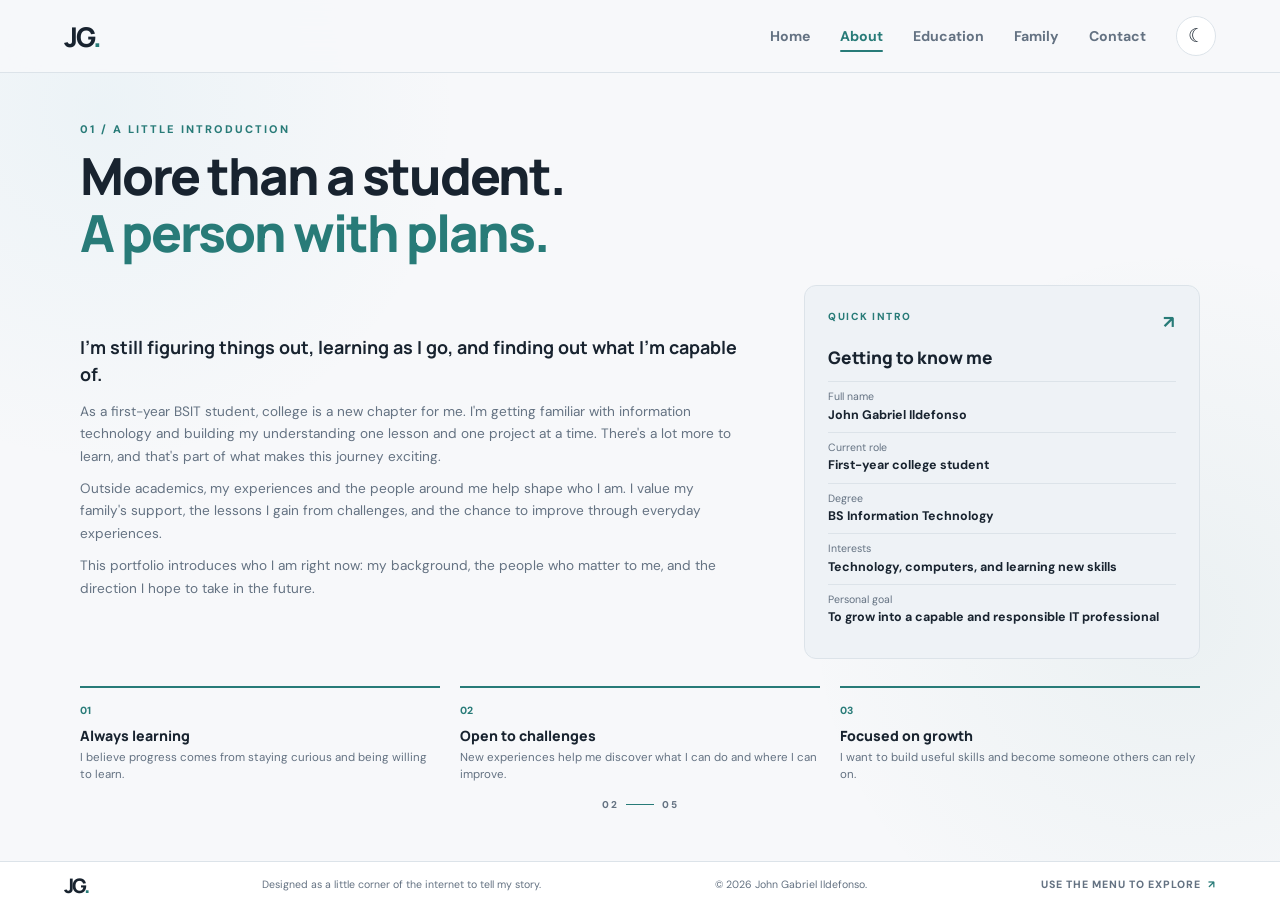
==== about.html @ 0081ebc7 "Add files via upload" ====
<!DOCTYPE html>
<html lang="en">
<head>
  <meta charset="UTF-8">
  <meta name="viewport" content="width=device-width, initial-scale=1.0">
  <meta name="description" content="Learn more about John Gabriel Ildefonso.">
  <title>John Gabriel Ildefonso | About Me</title>
  <link rel="preconnect" href="https://fonts.googleapis.com">
  <link rel="preconnect" href="https://fonts.gstatic.com" crossorigin>
  <link href="https://fonts.googleapis.com/css2?family=DM+Sans:wght@400;500;600;700&family=Manrope:wght@400;500;600;700;800&display=swap" rel="stylesheet">
  <link rel="stylesheet" href="css/style.css">
  <script src="js/script.js" defer></script>
</head>
<body data-page="about">
  <div class="site-shell">
    <header class="site-header"><nav class="navbar" aria-label="Main navigation">
      <a class="logo" href="index.html" data-nav>JG<span>.</span></a>
      <button class="menu-toggle pressable" id="menuToggle" type="button" aria-label="Open navigation" aria-expanded="false">☰</button>
      <ul class="nav-links" id="navLinks">
        <li><a href="index.html" data-page-link="home" data-nav>Home</a></li><li><a href="about.html" data-page-link="about" data-nav aria-current="page">About</a></li><li><a href="education.html" data-page-link="education" data-nav>Education</a></li><li><a href="family.html" data-page-link="family" data-nav>Family</a></li><li><a href="contact.html" data-page-link="contact" data-nav>Contact</a></li>
        <li><button id="themeToggle" class="theme-toggle pressable" type="button" aria-label="Switch to dark mode" title="Switch theme">☾</button></li>
      </ul>
    </nav></header>

    <main class="page-main">
      <section class="page-content inner-page about-page">
        <div class="page-title"><p class="eyebrow">01 / A LITTLE INTRODUCTION</p><h1>More than a student.<br><span>A person with plans.</span></h1></div>
        <div class="about-layout">
          <article class="about-story">
            <p class="lead">I'm still figuring things out, learning as I go, and finding out what I'm capable of.</p>
            <p>As a first-year BSIT student, college is a new chapter for me. I'm getting familiar with information technology and building my understanding one lesson and one project at a time. There's a lot more to learn, and that's part of what makes this journey exciting.</p>
            <p>Outside academics, my experiences and the people around me help shape who I am. I value my family's support, the lessons I gain from challenges, and the chance to improve through everyday experiences.</p>
            <p>This portfolio introduces who I am right now: my background, the people who matter to me, and the direction I hope to take in the future.</p>
          </article>
          <aside class="profile-panel tilt-card">
            <div class="panel-top"><span>QUICK INTRO</span><span class="panel-icon">↗</span></div>
            <h2>Getting to know me</h2>
            <dl class="info-list">
              <div><dt>Full name</dt><dd>John Gabriel Ildefonso</dd></div>
              <div><dt>Current role</dt><dd>First-year college student</dd></div>
              <div><dt>Degree</dt><dd>BS Information Technology</dd></div>
              <div><dt>Interests</dt><dd>Technology, computers, and learning new skills</dd></div>
              <div><dt>Personal goal</dt><dd>To grow into a capable and responsible IT professional</dd></div>
            </dl>
          </aside>
        </div>
        <div class="qualities">
          <div class="quality-card tilt-card"><span>01</span><strong>Always learning</strong><p>I believe progress comes from staying curious and being willing to learn.</p></div>
          <div class="quality-card tilt-card"><span>02</span><strong>Open to challenges</strong><p>New experiences help me discover what I can do and where I can improve.</p></div>
          <div class="quality-card tilt-card"><span>03</span><strong>Focused on growth</strong><p>I want to build useful skills and become someone others can rely on.</p></div>
        </div>
        <div class="page-indicator">02 <span></span> 05</div>
      </section>
    </main>

    <footer class="site-footer"><a class="footer-logo" href="index.html" data-nav>JG<span>.</span></a><p>Designed as a little corner of the internet to tell my story.</p><small>© <span class="current-year"></span> John Gabriel Ildefonso.</small><span class="footer-hint">USE THE MENU TO EXPLORE <b>↗</b></span></footer>
  </div>
</body>
</html>
---- css/style.css ----
/* JOHN GABRIEL — MULTIPAGE PORTFOLIO */
:root {
  --bg: #f7f8fa;
  --surface: #ffffff;
  --surface-soft: #eef2f6;
  --text: #18232f;
  --muted: #647282;
  --accent: #287b78;
  --accent-dark: #1c5e5b;
  --line: #dce3e9;
  --header: rgba(247, 248, 250, .92);
  --shadow: 0 22px 60px rgba(24, 35, 47, .10);
}
* { box-sizing: border-box; margin: 0; padding: 0; }
html, body { width: 100%; height: 100%; overflow: hidden; }
body { font-family: "DM Sans", sans-serif; background: var(--bg); color: var(--text); line-height: 1.55; transition: background .3s, color .3s; }
body.dark-theme { --bg:#111a20; --surface:#19252d; --surface-soft:#202f38; --text:#edf3f4; --muted:#a7b6bd; --accent:#75c5bd; --accent-dark:#9ad9d2; --line:#30414a; --header:rgba(17,26,32,.94); --shadow:0 22px 60px rgba(0,0,0,.24); }
a { color: inherit; }
button { font: inherit; }
.site-shell { width: 100%; height: 100%; min-height: 0; display: flex; flex-direction: column; overflow: hidden; background-image: radial-gradient(circle at 8% 12%,rgba(106,183,207,.08),transparent 25%),radial-gradient(circle at 92% 68%,rgba(40,123,120,.06),transparent 28%); }
.site-header { flex: 0 0 auto; position: relative; z-index: 20; background: var(--header); backdrop-filter: blur(18px); border-bottom: 1px solid var(--line); }
.navbar { width: min(1160px, 90%); min-height: 72px; margin: auto; display: flex; align-items: center; justify-content: space-between; }
.logo, .footer-logo { font: 800 1.7rem "Manrope",sans-serif; text-decoration: none; letter-spacing: -2px; }
.logo span, .footer-logo span { color: var(--accent); }
.nav-links { display: flex; align-items: center; gap: 30px; list-style: none; }
.nav-links a { position: relative; padding: 9px 0; color: var(--muted); font-size: .88rem; font-weight: 700; text-decoration: none; transition: color .2s; }
.nav-links a:hover, .nav-links a[aria-current="page"] { color: var(--accent); }
.nav-links a::after { content:""; position:absolute; left:0; bottom:2px; width:0; height:2px; border-radius:10px; background:var(--accent); transition:width .25s; }
.nav-links a:hover::after, .nav-links a[aria-current="page"]::after { width:100%; }
.theme-toggle, .menu-toggle { width: 40px; height: 40px; border: 1px solid var(--line); border-radius: 50%; color: var(--text); background: var(--surface); cursor: pointer; font-size: 1.2rem; transition: transform .2s,border-color .2s; }
.theme-toggle:hover { transform: rotate(18deg); border-color: var(--accent); }
.menu-toggle { display: none; border-radius: 10px; }
.page-main { flex: 1 1 auto; min-height: 0; overflow: hidden; display: flex; align-items: center; justify-content: center; padding: clamp(12px,2.4vh,26px) 5%; }
.page-content { width: min(1120px,100%); max-height: 100%; position: relative; animation: pageEnter .55s cubic-bezier(.2,.75,.25,1) both; }
@keyframes pageEnter { from { opacity:0; transform:translateY(15px) scale(.99); } to { opacity:1; transform:translateY(0) scale(1); } }
.page-leaving .page-content { animation: pageExit .18s ease forwards; }
@keyframes pageExit { to { opacity:0; transform:translateY(-8px) scale(.99); } }
/* HOME */
.home-main { background: radial-gradient(circle at 82% 35%,rgba(40,123,120,.12),transparent 28%),transparent; }
.hero-page { display: flex; flex-direction: column; justify-content: center; }
.hero-grid { display: grid; grid-template-columns: 1.08fr .92fr; align-items: center; gap: clamp(20px,5vw,65px); }
.eyebrow { color: var(--accent); font-size: .69rem; font-weight: 800; letter-spacing: 2px; }
.status-dot,.tag-dot { display:inline-block; width:8px; height:8px; border-radius:50%; background:var(--accent); margin-right:8px; box-shadow:0 0 0 4px rgba(40,123,120,.12); }
.hero h1 { font: 800 clamp(2.5rem,5vw,4.8rem)/1.08 "Manrope",sans-serif; letter-spacing: -3px; margin: 18px 0 12px; }
#typing-name { color: var(--accent); }
.typing-cursor { color: var(--accent); animation: blink .8s steps(2) infinite; font-weight:400; }
@keyframes blink { 50% { opacity:0; } }
.hero h2 { font: 700 clamp(1.05rem,1.8vw,1.35rem) "Manrope",sans-serif; color:var(--muted); margin-bottom:16px; }
.hero-description { color:var(--muted); max-width:590px; font-size:.94rem; line-height:1.75; }
.hero-actions { display:flex; flex-wrap:wrap; gap:12px; margin-top:25px; }
.button { position:relative; overflow:hidden; min-height:46px; display:inline-flex; align-items:center; justify-content:center; gap:18px; padding:0 20px; border-radius:7px; text-decoration:none; font-weight:800; font-size:.85rem; transition:transform .2s,background .2s,border-color .2s; box-shadow:0 7px 0 rgba(17,54,60,.05); }
.button:hover { transform:translateY(-3px); }
.button:active,.theme-toggle:active,.menu-toggle:active { transform:translateY(2px) scale(.97); }
.button-primary { background:var(--accent); color:#fff; box-shadow:0 9px 22px rgba(40,123,120,.2); }
.button-primary:hover { background:var(--accent-dark); box-shadow:0 13px 28px rgba(40,123,120,.25); }
.button-outline { border:1px solid var(--line); color:var(--text); background:var(--surface); }
.button-outline:hover { border-color:var(--accent); }
.hero-note { display:flex; align-items:center; gap:12px; margin-top:32px; color:var(--muted); font-size:.78rem; }
.note-line { width:32px; height:1px; background:var(--accent); }
.hero-visual { position:relative; min-height: min(445px,58vh); display:grid; place-items:center; perspective:1000px; }
.photo-frame { width:min(310px,75%); padding:12px; background:var(--surface); border:1px solid var(--line); border-radius:160px 160px 17px 17px; box-shadow:var(--shadow); position:relative; z-index:2; transform:rotate(2deg); transition:box-shadow .35s,border-color .35s; }
.photo-frame:hover { box-shadow:0 38px 75px rgba(20,65,75,.2),0 0 0 1px rgba(40,123,120,.18); }
.photo-placeholder { height:clamp(235px,37vh,345px); border-radius:150px 150px 10px 10px; overflow:hidden; background:linear-gradient(145deg,#d9e7e5,#a9c9c5); position:relative; display:grid; place-items:center; }
.photo-placeholder img { width:100%; height:100%; object-fit:cover; object-position:center top; position:absolute; inset:0; cursor:pointer; transition:filter .3s; }
.placeholder-initials { font:800 5rem "Manrope",sans-serif; color:rgba(28,94,91,.55); }
.photo-caption { display:flex; align-items:center; gap:12px; padding:14px 8px 6px; }
.caption-mark { color:var(--accent); font-size:1.5rem; }
.photo-caption strong,.photo-caption small { display:block; }
.photo-caption strong { font-size:.82rem; }
.photo-caption small { color:var(--muted); font-size:.68rem; }
.orbit { position:absolute; border:1px solid rgba(40,123,120,.25); border-radius:50%; pointer-events:none; }
.orbit-one { width:min(390px,42vw); height:min(390px,42vw); animation:orbitPulse 6s ease-in-out infinite; }
.orbit-two { width:min(455px,48vw); height:min(455px,48vw); border-style:dashed; opacity:.55; animation:orbitSpin 38s linear infinite; }
@keyframes orbitPulse { 0%,100%{transform:scale(1);opacity:.7} 50%{transform:scale(1.035);opacity:1} }
@keyframes orbitSpin { to{transform:rotate(360deg)} }
.floating-tag { position:absolute; z-index:3; padding:10px 14px; border:1px solid var(--line); border-radius:8px; background:var(--surface); box-shadow:var(--shadow); font-size:.73rem; font-weight:800; animation:tagFloat 4.5s ease-in-out infinite; }
.tag-top { top:12%; right:0; transform:rotate(4deg); }.tag-top span{color:var(--accent);margin-left:8px}.tag-bottom{bottom:14%;left:0;transform:rotate(-3deg);animation-delay:-2.2s}.tag-bottom .tag-dot{width:7px;height:7px;margin-right:6px}
@keyframes tagFloat { 0%,100%{translate:0 0} 50%{translate:0 -9px} }
.page-indicator { display:flex; justify-content:center; align-items:center; gap:8px; margin-top:14px; color:var(--muted); font-size:.62rem; font-weight:800; letter-spacing:1.5px; }
.page-indicator span { width:28px; height:1px; background:var(--accent); }
/* INNER PAGE HEADINGS */
.inner-page { display:flex; flex-direction:column; justify-content:center; }
.page-title { margin-bottom:clamp(15px,2.6vh,28px); }
.page-title h1 { font:800 clamp(2rem,4vw,3.35rem)/1.12 "Manrope",sans-serif; letter-spacing:-2px; margin-top:9px; }
.page-title h1 span { color:var(--accent); }
.centered { text-align:center; }
.section-subtitle { max-width:620px; margin:9px auto 0; color:var(--muted); font-size:.9rem; }
/* ABOUT */
.about-layout { display:grid; grid-template-columns:1.25fr .75fr; gap:clamp(20px,5vw,65px); align-items:center; }
.about-story p { color:var(--muted); margin-bottom:10px; font-size:.85rem; line-height:1.65; }
.about-story .lead { color:var(--text); font:700 1.12rem/1.5 "Manrope",sans-serif; margin-bottom:13px; }
.profile-panel { background:var(--surface-soft); border:1px solid var(--line); border-radius:12px; padding:clamp(15px,2vw,23px); }
.panel-top { display:flex; justify-content:space-between; color:var(--accent); font-size:.64rem; font-weight:800; letter-spacing:1.5px; }
.panel-icon { font-size:1.1rem; }
.profile-panel h2 { font:800 1.08rem "Manrope",sans-serif; margin:10px 0 12px; }
.info-list div { padding:7px 0; border-top:1px solid var(--line); }
.info-list dt { color:var(--muted); font-size:.66rem; }
.info-list dd { font-size:.78rem; font-weight:700; overflow-wrap:anywhere; }
.qualities { display:grid; grid-template-columns:repeat(3,1fr); gap:20px; margin-top:clamp(16px,3vh,32px); }
.quality-card { border-top:2px solid var(--accent); padding-top:9px; }
.quality-card span { color:var(--accent); font-size:.65rem; font-weight:800; }
.quality-card strong { display:block; margin:4px 0; font:800 .88rem "Manrope",sans-serif; }
.quality-card p { color:var(--muted); font-size:.72rem; line-height:1.5; }
/* EDUCATION */
.education-page .page-title { margin-bottom:clamp(13px,2.2vh,22px); }
.education-grid { display:grid; grid-template-columns:repeat(2,minmax(0,1fr)); gap:13px; }
.timeline-card { min-width:0; padding:clamp(13px,1.7vw,20px); background:var(--surface); border:1px solid var(--line); border-radius:10px; transition:border-color .25s,box-shadow .25s; }
.timeline-card:hover { border-color:var(--accent); box-shadow:var(--shadow); }
.timeline-card.current { border-color:var(--accent); box-shadow:0 10px 35px rgba(40,123,120,.08); }
.timeline-card-top { display:flex; align-items:center; justify-content:space-between; margin-bottom:7px; }
.timeline-marker { width:31px; height:31px; border:1px solid var(--line); background:var(--surface-soft); color:var(--accent); border-radius:50%; display:grid; place-items:center; font-size:.68rem; font-weight:800; }
.timeline-label,.family-role { color:var(--accent); font-size:.61rem; letter-spacing:1.3px; font-weight:800; }
.timeline-card h2 { font:800 .97rem/1.3 "Manrope",sans-serif; margin-bottom:6px; }
.timeline-card p { color:var(--muted); font-size:.74rem; line-height:1.5; min-height:2.9em; margin-bottom:9px; }
.school-detail { display:flex; justify-content:space-between; gap:10px; padding-top:6px; margin-top:6px; border-top:1px solid var(--line); font-size:.69rem; }
.school-detail span { color:var(--muted); flex-shrink:0; }.school-detail strong { text-align:right; }
/* FAMILY */
.family-page .page-title { margin-bottom:clamp(14px,2.4vh,25px); }
.family-grid { display:grid; grid-template-columns:repeat(3,minmax(0,1fr)); gap:17px; }
.family-card { min-width:0; background:var(--surface); border:1px solid var(--line); border-radius:11px; overflow:hidden; box-shadow:0 8px 24px rgba(25,60,70,.045); transition:box-shadow .25s,border-color .25s; }
.family-card:hover { box-shadow:var(--shadow); border-color:rgba(40,123,120,.45); }
.family-image { height:clamp(125px,22vh,205px); background:linear-gradient(145deg,#dce9e7,#a9c9c5); position:relative; display:grid; place-items:center; overflow:hidden; }
.family-image img { width:100%; height:100%; object-fit:cover; position:absolute; inset:0; transition:transform .45s,filter .4s; cursor:pointer; }
.family-card:hover .family-image img { transform:scale(1.06); filter:saturate(1.08); }
.family-image span { color:rgba(28,94,91,.55); font:800 3rem "Manrope",sans-serif; }
.family-card-copy { padding:clamp(12px,1.5vw,18px); }
.family-card-copy h2 { font:800 .98rem/1.3 "Manrope",sans-serif; margin:5px 0 7px; }
.family-card-copy p { color:var(--muted); font-size:.73rem; line-height:1.55; }
.family-note,.contact-reminder { text-align:center; color:var(--muted); font-size:.7rem; font-style:italic; margin-top:12px; }
/* CONTACT */
.contact-page .page-title { margin-bottom:clamp(20px,4vh,42px); }
.contact-grid { width:min(850px,100%); margin:0 auto; display:grid; grid-template-columns:repeat(3,minmax(0,1fr)); gap:14px; }
.contact-card { min-width:0; position:relative; overflow:hidden; display:flex; align-items:center; gap:12px; padding:clamp(13px,1.5vw,20px); background:var(--surface); border:1px solid var(--line); border-radius:10px; text-decoration:none; box-shadow:0 5px 18px rgba(20,50,60,.035); transition:border-color .2s,box-shadow .2s; }
.contact-card:hover { border-color:var(--accent); box-shadow:var(--shadow); }
.contact-symbol { flex:0 0 39px; width:39px; height:39px; display:grid; place-items:center; border-radius:9px; background:var(--surface-soft); color:var(--accent); font-size:1.1rem; font-weight:800; transition:transform .3s,background .3s; }
.contact-card:hover .contact-symbol { transform:rotate(-8deg) scale(1.08); background:rgba(40,123,120,.13); }
.contact-text { min-width:0; flex:1; }
.contact-text small,.contact-text strong,.contact-text em { display:block; overflow-wrap:anywhere; }
.contact-text small { color:var(--muted); font-size:.59rem; letter-spacing:1.2px; font-weight:800; }
.contact-text strong { font-size:.78rem; }
.contact-text em { color:var(--muted); font-size:.65rem; font-style:normal; }
.contact-card>b { color:var(--accent); }
/* FOOTER & INTERACTIONS */
.site-footer { flex:0 0 auto; min-height:48px; padding:8px 5%; border-top:1px solid var(--line); display:flex; align-items:center; justify-content:space-between; gap:15px; background:var(--surface); }
.footer-logo { font-size:1.25rem; }.site-footer p,.site-footer small,.footer-hint { color:var(--muted); font-size:.66rem; }.footer-hint { font-weight:800; letter-spacing:1px; }.footer-hint b { color:var(--accent); margin-left:4px; }
.pressable,.button,.contact-card { position:relative; }
.ripple { position:absolute; z-index:5; border-radius:50%; pointer-events:none; background:rgba(255,255,255,.4); transform:scale(0); animation:rippleOut .6s ease-out forwards; }
@keyframes rippleOut { to { transform:scale(4); opacity:0; } }
.photo-clicked { animation:photoClick .55s ease; }
@keyframes photoClick { 0%,100%{transform:scale(1);filter:brightness(1)} 45%{transform:scale(1.09);filter:brightness(1.13)} }
.tilt-card { transform-style:preserve-3d; will-change:transform; }
/* COMPACT VIEWPORTS */
@media (max-width: 900px) {
  .navbar { width:92%; }.nav-links { gap:18px; }.page-main { padding-left:4%; padding-right:4%; }
  .hero-grid { gap:18px; }.hero-visual { min-height:390px; }
  .about-layout { gap:22px; }.family-grid { gap:11px; }.family-card-copy p { font-size:.69rem; }
  .contact-grid { gap:9px; }
}
@media (max-width: 650px) {
  .navbar { min-height:60px; width:90%; }.menu-toggle { display:block; }
  .nav-links { display:none; position:absolute; top:60px; left:0; right:0; padding:13px 5%; background:var(--surface); border-bottom:1px solid var(--line); flex-direction:row; flex-wrap:wrap; justify-content:center; gap:9px 19px; }
  .nav-links.open { display:flex; }.nav-links a { font-size:.78rem; }.nav-links li:last-child { display:flex; align-items:center; }
  .theme-toggle { width:34px; height:34px; }
  .page-main { padding:10px 5%; }.page-content { width:100%; }
  .hero-grid { grid-template-columns:1fr .78fr; gap:5px; }.hero-copy { min-width:0; }.hero h1 { font-size:clamp(1.85rem,7vw,2.65rem); letter-spacing:-1.5px; margin:12px 0 8px; }
  .hero h2 { font-size:.88rem; margin-bottom:8px; }.hero-description { font-size:.72rem; line-height:1.55; }.hero-actions { gap:7px; margin-top:13px; }.button { min-height:37px; padding:0 11px; gap:7px; font-size:.68rem; }.hero-note { font-size:.62rem; line-height:1.35; margin-top:15px; gap:7px; }.note-line { width:19px; flex-shrink:0; }
  .hero-visual { min-height:275px; }.photo-frame { width:92%; padding:7px; }.photo-placeholder { height:clamp(160px,31vh,225px); border-radius:110px 110px 8px 8px; }.photo-caption { gap:6px; padding:8px 4px 3px; }.caption-mark { font-size:1rem; }.photo-caption strong { font-size:.58rem; }.photo-caption small { font-size:.5rem; }.orbit-one { width:220px; height:220px; }.orbit-two { width:255px; height:255px; }.floating-tag { padding:6px 8px; font-size:.55rem; }.tag-top { top:9%; right:-3px; }.tag-bottom { bottom:8%; left:-7px; }.page-indicator { margin-top:5px; }
  .page-title { margin-bottom:13px; }.page-title h1 { font-size:clamp(1.65rem,6vw,2.25rem); letter-spacing:-1px; }.eyebrow { font-size:.58rem; letter-spacing:1.4px; }.section-subtitle { font-size:.72rem; margin-top:6px; }
  .about-layout { grid-template-columns:1.1fr .9fr; gap:10px; align-items:start; }.about-story p { font-size:.64rem; line-height:1.45; margin-bottom:6px; }.about-story .lead { font-size:.83rem; line-height:1.35; margin-bottom:7px; }.profile-panel { padding:10px; border-radius:8px; }.panel-top { font-size:.5rem; }.profile-panel h2 { font-size:.75rem; margin:6px 0; }.info-list div { padding:4px 0; }.info-list dt { font-size:.52rem; }.info-list dd { font-size:.59rem; line-height:1.3; }.qualities { gap:8px; margin-top:13px; }.quality-card { padding-top:6px; }.quality-card span { font-size:.52rem; }.quality-card strong { font-size:.62rem; margin:3px 0; }.quality-card p { font-size:.54rem; line-height:1.35; }
  .education-grid { grid-template-columns:repeat(2,minmax(0,1fr)); gap:8px; }.timeline-card { padding:9px; border-radius:7px; }.timeline-card-top { margin-bottom:5px; }.timeline-marker { width:24px; height:24px; font-size:.56rem; }.timeline-label { font-size:.48rem; letter-spacing:.8px; }.timeline-card h2 { font-size:.7rem; margin-bottom:4px; }.timeline-card p { font-size:.57rem; line-height:1.35; min-height:3.9em; margin-bottom:5px; }.school-detail { font-size:.53rem; gap:4px; padding-top:4px; margin-top:4px; }
  .family-grid { grid-template-columns:1fr; gap:7px; }.family-card { display:grid; grid-template-columns:95px minmax(0,1fr); border-radius:7px; }.family-image { height:100%; min-height:100px; }.family-image span { font-size:2rem; }.family-card-copy { padding:8px 10px; }.family-role { font-size:.49rem; letter-spacing:.8px; }.family-card-copy h2 { font-size:.7rem; margin:2px 0 3px; }.family-card-copy p { font-size:.58rem; line-height:1.35; }.family-note,.contact-reminder { font-size:.56rem; margin-top:7px; }
  .contact-grid { grid-template-columns:1fr; gap:8px; max-width:410px; }.contact-card { padding:9px 12px; gap:10px; }.contact-symbol { flex-basis:33px; width:33px; height:33px; font-size:.95rem; }.contact-text small { font-size:.52rem; }.contact-text strong { font-size:.68rem; }.contact-text em { font-size:.58rem; }
  .site-footer { min-height:38px; padding:5px 4%; gap:8px; }.footer-logo { font-size:1rem; }.site-footer p { display:none; }.site-footer small,.footer-hint { font-size:.52rem; }
}
@media (max-height: 650px) and (min-width: 651px) {
  .navbar { min-height:58px; }.site-footer { min-height:38px; padding-top:4px; padding-bottom:4px; }.page-main { padding-top:8px; padding-bottom:8px; }
  .hero-visual { min-height:320px; }.photo-placeholder { height:245px; }.photo-frame { width:270px; }.page-title { margin-bottom:10px; }.qualities { margin-top:12px; }.family-image { height:125px; }
}
@media (prefers-reduced-motion: reduce) {
  *,*::before,*::after { animation-duration:.01ms !important; animation-iteration-count:1 !important; transition-duration:.01ms !important; }
}


/* =========================================================
   GLOBAL LAYOUT FIX — prevents header/footer from covering
   content and allows every page to scroll when necessary.
   ========================================================= */
html {
  width: 100%;
  min-height: 100%;
  height: auto;
  overflow-x: hidden;
  overflow-y: auto;
  scroll-behavior: smooth;
}

body {
  width: 100%;
  min-height: 100vh;
  height: auto;
  overflow-x: hidden;
  overflow-y: auto;
}

.site-shell {
  width: 100%;
  min-height: 100vh;
  height: auto;
  overflow: visible;
  display: flex;
  flex-direction: column;
}

.site-header {
  flex: 0 0 auto;
  position: sticky;
  top: 0;
  z-index: 100;
}

.page-main {
  flex: 1 0 auto;
  min-height: 0;
  height: auto;
  overflow: visible;
  display: block;
  padding: clamp(24px, 4vh, 48px) 5%;
}

.page-content {
  width: min(1120px, 100%);
  max-height: none;
  margin: 0 auto;
  position: relative;
}

.hero-page,
.inner-page {
  display: flex;
  flex-direction: column;
  justify-content: center;
}

.site-footer {
  position: relative;
  z-index: 2;
  flex: 0 0 auto;
  margin-top: auto;
}

/* Keep long sections comfortably spaced and readable. */
.about-page,
.education-page,
.family-page,
.contact-page {
  padding-top: 12px;
  padding-bottom: 12px;
}

.about-layout,
.education-grid,
.family-grid,
.contact-grid,
.qualities {
  min-width: 0;
}

img {
  max-width: 100%;
}

/* Contact page visual layout */
.contact-page .page-title {
  text-align: center;
}
.contact-intro {
  max-width: 650px;
  margin: 10px auto 0;
  color: var(--muted);
  font-size: .92rem;
}
.contact-grid {
  margin-top: 28px;
}
.contact-reminder {
  margin-top: 22px;
  line-height: 1.6;
}

/* Image click effect: restrained lift and glow, no harsh zoom. */
.photo-placeholder img,
.family-image img {
  -webkit-tap-highlight-color: transparent;
}
.photo-placeholder img:focus-visible,
.family-image img:focus-visible {
  outline: 3px solid var(--accent);
  outline-offset: -4px;
}
.photo-clicked {
  animation: photoClick 0.48s cubic-bezier(.2,.8,.2,1);
}
@keyframes photoClick {
  0%, 100% { transform: scale(1); filter: brightness(1); }
  45% { transform: scale(1.045); filter: brightness(1.08) saturate(1.08); }
}

/* Avoid cards being clipped by their own parent on narrow screens. */
@media (max-width: 900px) {
  .page-main {
    padding: 28px 4%;
  }
  .page-content {
    max-height: none;
  }
  .hero-page,
  .inner-page {
    justify-content: flex-start;
  }
}

@media (max-width: 650px) {
  .site-header {
    position: sticky;
    top: 0;
  }
  .page-main {
    padding: 24px 5% 30px;
    overflow: visible;
  }
  .page-content {
    width: 100%;
  }
  .hero-grid {
    grid-template-columns: 1fr;
    gap: 20px;
  }
  .hero-visual {
    min-height: 310px;
  }
  .about-layout {
    grid-template-columns: 1fr;
    gap: 18px;
  }
  .qualities {
    grid-template-columns: 1fr;
    gap: 14px;
  }
  .education-grid {
    grid-template-columns: 1fr;
    gap: 12px;
  }
  .timeline-card p {
    min-height: 0;
  }
  .family-grid {
    grid-template-columns: 1fr;
    gap: 12px;
  }
  .family-card {
    grid-template-columns: 110px minmax(0, 1fr);
  }
  .family-image {
    min-height: 125px;
  }
  .contact-grid {
    grid-template-columns: 1fr;
    max-width: 480px;
  }
  .site-footer {
    flex-wrap: wrap;
    justify-content: space-between;
    padding: 10px 5%;
  }
}

@media (max-width: 380px) {
  .family-card {
    grid-template-columns: 88px minmax(0, 1fr);
  }
  .footer-hint {
    display: none;
  }
}

/* Accessibility: preserve a usable layout when motion is reduced. */
@media (prefers-reduced-motion: reduce) {
  html { scroll-behavior: auto; }
}
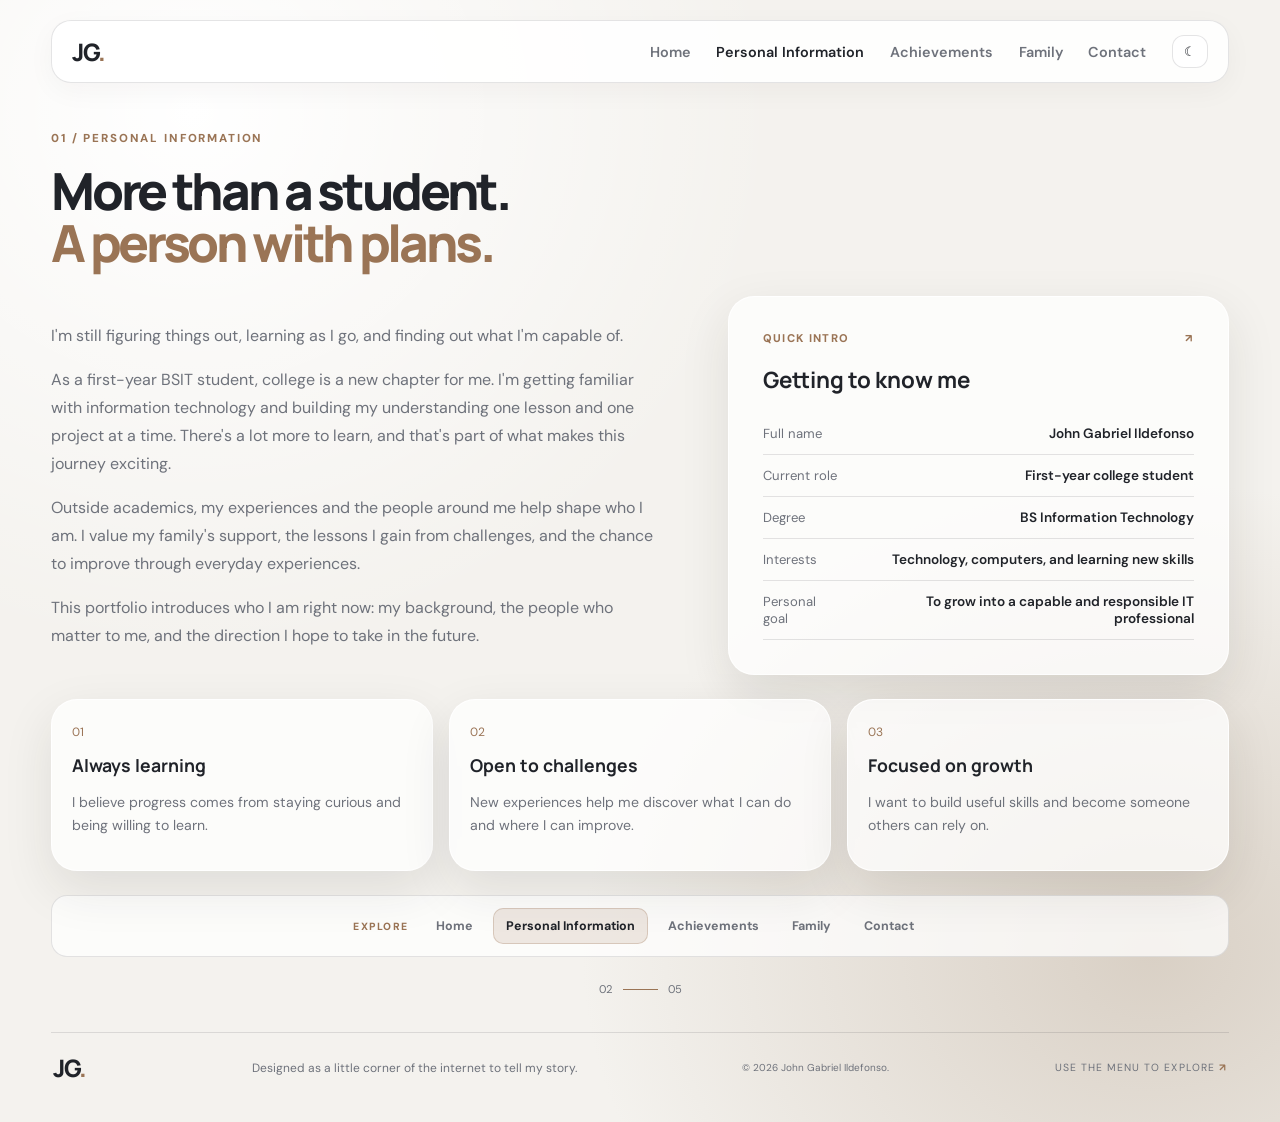
==== commit e42998dc: "Add files via upload" ====
--- a/about.html
+++ b/about.html
@@ -1,59 +1,114 @@
 <!DOCTYPE html>
 <html lang="en">
+
 <head>
   <meta charset="UTF-8">
   <meta name="viewport" content="width=device-width, initial-scale=1.0">
   <meta name="description" content="Learn more about John Gabriel Ildefonso.">
-  <title>John Gabriel Ildefonso | About Me</title>
+  <title>John Gabriel Ildefonso | Personal Information</title>
   <link rel="preconnect" href="https://fonts.googleapis.com">
   <link rel="preconnect" href="https://fonts.gstatic.com" crossorigin>
-  <link href="https://fonts.googleapis.com/css2?family=DM+Sans:wght@400;500;600;700&family=Manrope:wght@400;500;600;700;800&display=swap" rel="stylesheet">
+  <link
+    href="https://fonts.googleapis.com/css2?family=DM+Sans:wght@400;500;600;700&family=Manrope:wght@400;500;600;700;800&display=swap"
+    rel="stylesheet">
   <link rel="stylesheet" href="css/style.css">
   <script src="js/script.js" defer></script>
 </head>
+
 <body data-page="about">
   <div class="site-shell">
-    <header class="site-header"><nav class="navbar" aria-label="Main navigation">
-      <a class="logo" href="index.html" data-nav>JG<span>.</span></a>
-      <button class="menu-toggle pressable" id="menuToggle" type="button" aria-label="Open navigation" aria-expanded="false">☰</button>
-      <ul class="nav-links" id="navLinks">
-        <li><a href="index.html" data-page-link="home" data-nav>Home</a></li><li><a href="about.html" data-page-link="about" data-nav aria-current="page">About</a></li><li><a href="education.html" data-page-link="education" data-nav>Education</a></li><li><a href="family.html" data-page-link="family" data-nav>Family</a></li><li><a href="contact.html" data-page-link="contact" data-nav>Contact</a></li>
-        <li><button id="themeToggle" class="theme-toggle pressable" type="button" aria-label="Switch to dark mode" title="Switch theme">☾</button></li>
-      </ul>
-    </nav></header>
+    <header class="site-header">
+      <nav class="navbar" aria-label="Main navigation">
+        <a class="logo" href="index.html" data-nav>JG<span>.</span></a>
+        <button class="menu-toggle pressable" id="menuToggle" type="button" aria-label="Open navigation"
+          aria-expanded="false">☰</button>
+        <ul class="nav-links" id="navLinks">
+          <li><a href="index.html" data-page-link="home" data-nav>Home</a></li>
+          <li><a href="about.html" data-page-link="about" data-nav aria-current="page">Personal Information</a></li>
+          <li><a href="education.html" data-page-link="education" data-nav>Achievements</a></li>
+          <li><a href="family.html" data-page-link="family" data-nav>Family</a></li>
+          <li><a href="contact.html" data-page-link="contact" data-nav>Contact</a></li>
+          <li><button id="themeToggle" class="theme-toggle pressable" type="button" aria-label="Switch to dark mode"
+              title="Switch theme">☾</button></li>
+        </ul>
+      </nav>
+    </header>
 
     <main class="page-main">
       <section class="page-content inner-page about-page">
-        <div class="page-title"><p class="eyebrow">01 / A LITTLE INTRODUCTION</p><h1>More than a student.<br><span>A person with plans.</span></h1></div>
+        <div class="page-title">
+          <p class="eyebrow">01 / PERSONAL INFORMATION</p>
+          <h1>More than a student.<br><span>A person with plans.</span></h1>
+        </div>
         <div class="about-layout">
           <article class="about-story">
             <p class="lead">I'm still figuring things out, learning as I go, and finding out what I'm capable of.</p>
-            <p>As a first-year BSIT student, college is a new chapter for me. I'm getting familiar with information technology and building my understanding one lesson and one project at a time. There's a lot more to learn, and that's part of what makes this journey exciting.</p>
-            <p>Outside academics, my experiences and the people around me help shape who I am. I value my family's support, the lessons I gain from challenges, and the chance to improve through everyday experiences.</p>
-            <p>This portfolio introduces who I am right now: my background, the people who matter to me, and the direction I hope to take in the future.</p>
+            <p>As a first-year BSIT student, college is a new chapter for me. I'm getting familiar with information
+              technology and building my understanding one lesson and one project at a time. There's a lot more to
+              learn, and that's part of what makes this journey exciting.</p>
+            <p>Outside academics, my experiences and the people around me help shape who I am. I value my family's
+              support, the lessons I gain from challenges, and the chance to improve through everyday experiences.</p>
+            <p>This portfolio introduces who I am right now: my background, the people who matter to me, and the
+              direction I hope to take in the future.</p>
           </article>
           <aside class="profile-panel tilt-card">
             <div class="panel-top"><span>QUICK INTRO</span><span class="panel-icon">↗</span></div>
             <h2>Getting to know me</h2>
             <dl class="info-list">
-              <div><dt>Full name</dt><dd>John Gabriel Ildefonso</dd></div>
-              <div><dt>Current role</dt><dd>First-year college student</dd></div>
-              <div><dt>Degree</dt><dd>BS Information Technology</dd></div>
-              <div><dt>Interests</dt><dd>Technology, computers, and learning new skills</dd></div>
-              <div><dt>Personal goal</dt><dd>To grow into a capable and responsible IT professional</dd></div>
+              <div>
+                <dt>Full name</dt>
+                <dd>John Gabriel Ildefonso</dd>
+              </div>
+              <div>
+                <dt>Current role</dt>
+                <dd>First-year college student</dd>
+              </div>
+              <div>
+                <dt>Degree</dt>
+                <dd>BS Information Technology</dd>
+              </div>
+              <div>
+                <dt>Interests</dt>
+                <dd>Technology, computers, and learning new skills</dd>
+              </div>
+              <div>
+                <dt>Personal goal</dt>
+                <dd>To grow into a capable and responsible IT professional</dd>
+              </div>
             </dl>
           </aside>
         </div>
         <div class="qualities">
-          <div class="quality-card tilt-card"><span>01</span><strong>Always learning</strong><p>I believe progress comes from staying curious and being willing to learn.</p></div>
-          <div class="quality-card tilt-card"><span>02</span><strong>Open to challenges</strong><p>New experiences help me discover what I can do and where I can improve.</p></div>
-          <div class="quality-card tilt-card"><span>03</span><strong>Focused on growth</strong><p>I want to build useful skills and become someone others can rely on.</p></div>
+          <div class="quality-card tilt-card"><span>01</span><strong>Always learning</strong>
+            <p>I believe progress comes from staying curious and being willing to learn.</p>
+          </div>
+          <div class="quality-card tilt-card"><span>02</span><strong>Open to challenges</strong>
+            <p>New experiences help me discover what I can do and where I can improve.</p>
+          </div>
+          <div class="quality-card tilt-card"><span>03</span><strong>Focused on growth</strong>
+            <p>I want to build useful skills and become someone others can rely on.</p>
+          </div>
         </div>
+        <nav class="page-switcher" aria-label="Explore all portfolio pages">
+          <span class="switcher-label">EXPLORE</span>
+          <div class="switcher-links">
+            <a href="index.html" data-nav data-page-link="home">Home</a>
+            <a href="about.html" data-nav data-page-link="about" aria-current="page">Personal Information</a>
+            <a href="education.html" data-nav data-page-link="education">Achievements</a>
+            <a href="family.html" data-nav data-page-link="family">Family</a>
+            <a href="contact.html" data-nav data-page-link="contact">Contact</a>
+          </div>
+        </nav>
+
         <div class="page-indicator">02 <span></span> 05</div>
       </section>
     </main>
 
-    <footer class="site-footer"><a class="footer-logo" href="index.html" data-nav>JG<span>.</span></a><p>Designed as a little corner of the internet to tell my story.</p><small>© <span class="current-year"></span> John Gabriel Ildefonso.</small><span class="footer-hint">USE THE MENU TO EXPLORE <b>↗</b></span></footer>
+    <footer class="site-footer"><a class="footer-logo" href="index.html" data-nav>JG<span>.</span></a>
+      <p>Designed as a little corner of the internet to tell my story.</p><small>© <span class="current-year"></span>
+        John Gabriel Ildefonso.</small><span class="footer-hint">USE THE MENU TO EXPLORE <b>↗</b></span>
+    </footer>
   </div>
 </body>
-</html>
+
+</html>
--- a/css/style.css
+++ b/css/style.css
@@ -1,389 +1,1836 @@
-/* JOHN GABRIEL — MULTIPAGE PORTFOLIO */
+@import url('https://fonts.googleapis.com/css2?family=DM+Sans:wght@400;500;600;700&family=Manrope:wght@400;600;700;800&display=swap');
+
 :root {
-  --bg: #f7f8fa;
-  --surface: #ffffff;
-  --surface-soft: #eef2f6;
-  --text: #18232f;
-  --muted: #647282;
-  --accent: #287b78;
-  --accent-dark: #1c5e5b;
-  --line: #dce3e9;
-  --header: rgba(247, 248, 250, .92);
-  --shadow: 0 22px 60px rgba(24, 35, 47, .10);
-}
-* { box-sizing: border-box; margin: 0; padding: 0; }
-html, body { width: 100%; height: 100%; overflow: hidden; }
-body { font-family: "DM Sans", sans-serif; background: var(--bg); color: var(--text); line-height: 1.55; transition: background .3s, color .3s; }
-body.dark-theme { --bg:#111a20; --surface:#19252d; --surface-soft:#202f38; --text:#edf3f4; --muted:#a7b6bd; --accent:#75c5bd; --accent-dark:#9ad9d2; --line:#30414a; --header:rgba(17,26,32,.94); --shadow:0 22px 60px rgba(0,0,0,.24); }
-a { color: inherit; }
-button { font: inherit; }
-.site-shell { width: 100%; height: 100%; min-height: 0; display: flex; flex-direction: column; overflow: hidden; background-image: radial-gradient(circle at 8% 12%,rgba(106,183,207,.08),transparent 25%),radial-gradient(circle at 92% 68%,rgba(40,123,120,.06),transparent 28%); }
-.site-header { flex: 0 0 auto; position: relative; z-index: 20; background: var(--header); backdrop-filter: blur(18px); border-bottom: 1px solid var(--line); }
-.navbar { width: min(1160px, 90%); min-height: 72px; margin: auto; display: flex; align-items: center; justify-content: space-between; }
-.logo, .footer-logo { font: 800 1.7rem "Manrope",sans-serif; text-decoration: none; letter-spacing: -2px; }
-.logo span, .footer-logo span { color: var(--accent); }
-.nav-links { display: flex; align-items: center; gap: 30px; list-style: none; }
-.nav-links a { position: relative; padding: 9px 0; color: var(--muted); font-size: .88rem; font-weight: 700; text-decoration: none; transition: color .2s; }
-.nav-links a:hover, .nav-links a[aria-current="page"] { color: var(--accent); }
-.nav-links a::after { content:""; position:absolute; left:0; bottom:2px; width:0; height:2px; border-radius:10px; background:var(--accent); transition:width .25s; }
-.nav-links a:hover::after, .nav-links a[aria-current="page"]::after { width:100%; }
-.theme-toggle, .menu-toggle { width: 40px; height: 40px; border: 1px solid var(--line); border-radius: 50%; color: var(--text); background: var(--surface); cursor: pointer; font-size: 1.2rem; transition: transform .2s,border-color .2s; }
-.theme-toggle:hover { transform: rotate(18deg); border-color: var(--accent); }
-.menu-toggle { display: none; border-radius: 10px; }
-.page-main { flex: 1 1 auto; min-height: 0; overflow: hidden; display: flex; align-items: center; justify-content: center; padding: clamp(12px,2.4vh,26px) 5%; }
-.page-content { width: min(1120px,100%); max-height: 100%; position: relative; animation: pageEnter .55s cubic-bezier(.2,.75,.25,1) both; }
-@keyframes pageEnter { from { opacity:0; transform:translateY(15px) scale(.99); } to { opacity:1; transform:translateY(0) scale(1); } }
-.page-leaving .page-content { animation: pageExit .18s ease forwards; }
-@keyframes pageExit { to { opacity:0; transform:translateY(-8px) scale(.99); } }
-/* HOME */
-.home-main { background: radial-gradient(circle at 82% 35%,rgba(40,123,120,.12),transparent 28%),transparent; }
-.hero-page { display: flex; flex-direction: column; justify-content: center; }
-.hero-grid { display: grid; grid-template-columns: 1.08fr .92fr; align-items: center; gap: clamp(20px,5vw,65px); }
-.eyebrow { color: var(--accent); font-size: .69rem; font-weight: 800; letter-spacing: 2px; }
-.status-dot,.tag-dot { display:inline-block; width:8px; height:8px; border-radius:50%; background:var(--accent); margin-right:8px; box-shadow:0 0 0 4px rgba(40,123,120,.12); }
-.hero h1 { font: 800 clamp(2.5rem,5vw,4.8rem)/1.08 "Manrope",sans-serif; letter-spacing: -3px; margin: 18px 0 12px; }
-#typing-name { color: var(--accent); }
-.typing-cursor { color: var(--accent); animation: blink .8s steps(2) infinite; font-weight:400; }
-@keyframes blink { 50% { opacity:0; } }
-.hero h2 { font: 700 clamp(1.05rem,1.8vw,1.35rem) "Manrope",sans-serif; color:var(--muted); margin-bottom:16px; }
-.hero-description { color:var(--muted); max-width:590px; font-size:.94rem; line-height:1.75; }
-.hero-actions { display:flex; flex-wrap:wrap; gap:12px; margin-top:25px; }
-.button { position:relative; overflow:hidden; min-height:46px; display:inline-flex; align-items:center; justify-content:center; gap:18px; padding:0 20px; border-radius:7px; text-decoration:none; font-weight:800; font-size:.85rem; transition:transform .2s,background .2s,border-color .2s; box-shadow:0 7px 0 rgba(17,54,60,.05); }
-.button:hover { transform:translateY(-3px); }
-.button:active,.theme-toggle:active,.menu-toggle:active { transform:translateY(2px) scale(.97); }
-.button-primary { background:var(--accent); color:#fff; box-shadow:0 9px 22px rgba(40,123,120,.2); }
-.button-primary:hover { background:var(--accent-dark); box-shadow:0 13px 28px rgba(40,123,120,.25); }
-.button-outline { border:1px solid var(--line); color:var(--text); background:var(--surface); }
-.button-outline:hover { border-color:var(--accent); }
-.hero-note { display:flex; align-items:center; gap:12px; margin-top:32px; color:var(--muted); font-size:.78rem; }
-.note-line { width:32px; height:1px; background:var(--accent); }
-.hero-visual { position:relative; min-height: min(445px,58vh); display:grid; place-items:center; perspective:1000px; }
-.photo-frame { width:min(310px,75%); padding:12px; background:var(--surface); border:1px solid var(--line); border-radius:160px 160px 17px 17px; box-shadow:var(--shadow); position:relative; z-index:2; transform:rotate(2deg); transition:box-shadow .35s,border-color .35s; }
-.photo-frame:hover { box-shadow:0 38px 75px rgba(20,65,75,.2),0 0 0 1px rgba(40,123,120,.18); }
-.photo-placeholder { height:clamp(235px,37vh,345px); border-radius:150px 150px 10px 10px; overflow:hidden; background:linear-gradient(145deg,#d9e7e5,#a9c9c5); position:relative; display:grid; place-items:center; }
-.photo-placeholder img { width:100%; height:100%; object-fit:cover; object-position:center top; position:absolute; inset:0; cursor:pointer; transition:filter .3s; }
-.placeholder-initials { font:800 5rem "Manrope",sans-serif; color:rgba(28,94,91,.55); }
-.photo-caption { display:flex; align-items:center; gap:12px; padding:14px 8px 6px; }
-.caption-mark { color:var(--accent); font-size:1.5rem; }
-.photo-caption strong,.photo-caption small { display:block; }
-.photo-caption strong { font-size:.82rem; }
-.photo-caption small { color:var(--muted); font-size:.68rem; }
-.orbit { position:absolute; border:1px solid rgba(40,123,120,.25); border-radius:50%; pointer-events:none; }
-.orbit-one { width:min(390px,42vw); height:min(390px,42vw); animation:orbitPulse 6s ease-in-out infinite; }
-.orbit-two { width:min(455px,48vw); height:min(455px,48vw); border-style:dashed; opacity:.55; animation:orbitSpin 38s linear infinite; }
-@keyframes orbitPulse { 0%,100%{transform:scale(1);opacity:.7} 50%{transform:scale(1.035);opacity:1} }
-@keyframes orbitSpin { to{transform:rotate(360deg)} }
-.floating-tag { position:absolute; z-index:3; padding:10px 14px; border:1px solid var(--line); border-radius:8px; background:var(--surface); box-shadow:var(--shadow); font-size:.73rem; font-weight:800; animation:tagFloat 4.5s ease-in-out infinite; }
-.tag-top { top:12%; right:0; transform:rotate(4deg); }.tag-top span{color:var(--accent);margin-left:8px}.tag-bottom{bottom:14%;left:0;transform:rotate(-3deg);animation-delay:-2.2s}.tag-bottom .tag-dot{width:7px;height:7px;margin-right:6px}
-@keyframes tagFloat { 0%,100%{translate:0 0} 50%{translate:0 -9px} }
-.page-indicator { display:flex; justify-content:center; align-items:center; gap:8px; margin-top:14px; color:var(--muted); font-size:.62rem; font-weight:800; letter-spacing:1.5px; }
-.page-indicator span { width:28px; height:1px; background:var(--accent); }
-/* INNER PAGE HEADINGS */
-.inner-page { display:flex; flex-direction:column; justify-content:center; }
-.page-title { margin-bottom:clamp(15px,2.6vh,28px); }
-.page-title h1 { font:800 clamp(2rem,4vw,3.35rem)/1.12 "Manrope",sans-serif; letter-spacing:-2px; margin-top:9px; }
-.page-title h1 span { color:var(--accent); }
-.centered { text-align:center; }
-.section-subtitle { max-width:620px; margin:9px auto 0; color:var(--muted); font-size:.9rem; }
-/* ABOUT */
-.about-layout { display:grid; grid-template-columns:1.25fr .75fr; gap:clamp(20px,5vw,65px); align-items:center; }
-.about-story p { color:var(--muted); margin-bottom:10px; font-size:.85rem; line-height:1.65; }
-.about-story .lead { color:var(--text); font:700 1.12rem/1.5 "Manrope",sans-serif; margin-bottom:13px; }
-.profile-panel { background:var(--surface-soft); border:1px solid var(--line); border-radius:12px; padding:clamp(15px,2vw,23px); }
-.panel-top { display:flex; justify-content:space-between; color:var(--accent); font-size:.64rem; font-weight:800; letter-spacing:1.5px; }
-.panel-icon { font-size:1.1rem; }
-.profile-panel h2 { font:800 1.08rem "Manrope",sans-serif; margin:10px 0 12px; }
-.info-list div { padding:7px 0; border-top:1px solid var(--line); }
-.info-list dt { color:var(--muted); font-size:.66rem; }
-.info-list dd { font-size:.78rem; font-weight:700; overflow-wrap:anywhere; }
-.qualities { display:grid; grid-template-columns:repeat(3,1fr); gap:20px; margin-top:clamp(16px,3vh,32px); }
-.quality-card { border-top:2px solid var(--accent); padding-top:9px; }
-.quality-card span { color:var(--accent); font-size:.65rem; font-weight:800; }
-.quality-card strong { display:block; margin:4px 0; font:800 .88rem "Manrope",sans-serif; }
-.quality-card p { color:var(--muted); font-size:.72rem; line-height:1.5; }
-/* EDUCATION */
-.education-page .page-title { margin-bottom:clamp(13px,2.2vh,22px); }
-.education-grid { display:grid; grid-template-columns:repeat(2,minmax(0,1fr)); gap:13px; }
-.timeline-card { min-width:0; padding:clamp(13px,1.7vw,20px); background:var(--surface); border:1px solid var(--line); border-radius:10px; transition:border-color .25s,box-shadow .25s; }
-.timeline-card:hover { border-color:var(--accent); box-shadow:var(--shadow); }
-.timeline-card.current { border-color:var(--accent); box-shadow:0 10px 35px rgba(40,123,120,.08); }
-.timeline-card-top { display:flex; align-items:center; justify-content:space-between; margin-bottom:7px; }
-.timeline-marker { width:31px; height:31px; border:1px solid var(--line); background:var(--surface-soft); color:var(--accent); border-radius:50%; display:grid; place-items:center; font-size:.68rem; font-weight:800; }
-.timeline-label,.family-role { color:var(--accent); font-size:.61rem; letter-spacing:1.3px; font-weight:800; }
-.timeline-card h2 { font:800 .97rem/1.3 "Manrope",sans-serif; margin-bottom:6px; }
-.timeline-card p { color:var(--muted); font-size:.74rem; line-height:1.5; min-height:2.9em; margin-bottom:9px; }
-.school-detail { display:flex; justify-content:space-between; gap:10px; padding-top:6px; margin-top:6px; border-top:1px solid var(--line); font-size:.69rem; }
-.school-detail span { color:var(--muted); flex-shrink:0; }.school-detail strong { text-align:right; }
-/* FAMILY */
-.family-page .page-title { margin-bottom:clamp(14px,2.4vh,25px); }
-.family-grid { display:grid; grid-template-columns:repeat(3,minmax(0,1fr)); gap:17px; }
-.family-card { min-width:0; background:var(--surface); border:1px solid var(--line); border-radius:11px; overflow:hidden; box-shadow:0 8px 24px rgba(25,60,70,.045); transition:box-shadow .25s,border-color .25s; }
-.family-card:hover { box-shadow:var(--shadow); border-color:rgba(40,123,120,.45); }
-.family-image { height:clamp(125px,22vh,205px); background:linear-gradient(145deg,#dce9e7,#a9c9c5); position:relative; display:grid; place-items:center; overflow:hidden; }
-.family-image img { width:100%; height:100%; object-fit:cover; position:absolute; inset:0; transition:transform .45s,filter .4s; cursor:pointer; }
-.family-card:hover .family-image img { transform:scale(1.06); filter:saturate(1.08); }
-.family-image span { color:rgba(28,94,91,.55); font:800 3rem "Manrope",sans-serif; }
-.family-card-copy { padding:clamp(12px,1.5vw,18px); }
-.family-card-copy h2 { font:800 .98rem/1.3 "Manrope",sans-serif; margin:5px 0 7px; }
-.family-card-copy p { color:var(--muted); font-size:.73rem; line-height:1.55; }
-.family-note,.contact-reminder { text-align:center; color:var(--muted); font-size:.7rem; font-style:italic; margin-top:12px; }
-/* CONTACT */
-.contact-page .page-title { margin-bottom:clamp(20px,4vh,42px); }
-.contact-grid { width:min(850px,100%); margin:0 auto; display:grid; grid-template-columns:repeat(3,minmax(0,1fr)); gap:14px; }
-.contact-card { min-width:0; position:relative; overflow:hidden; display:flex; align-items:center; gap:12px; padding:clamp(13px,1.5vw,20px); background:var(--surface); border:1px solid var(--line); border-radius:10px; text-decoration:none; box-shadow:0 5px 18px rgba(20,50,60,.035); transition:border-color .2s,box-shadow .2s; }
-.contact-card:hover { border-color:var(--accent); box-shadow:var(--shadow); }
-.contact-symbol { flex:0 0 39px; width:39px; height:39px; display:grid; place-items:center; border-radius:9px; background:var(--surface-soft); color:var(--accent); font-size:1.1rem; font-weight:800; transition:transform .3s,background .3s; }
-.contact-card:hover .contact-symbol { transform:rotate(-8deg) scale(1.08); background:rgba(40,123,120,.13); }
-.contact-text { min-width:0; flex:1; }
-.contact-text small,.contact-text strong,.contact-text em { display:block; overflow-wrap:anywhere; }
-.contact-text small { color:var(--muted); font-size:.59rem; letter-spacing:1.2px; font-weight:800; }
-.contact-text strong { font-size:.78rem; }
-.contact-text em { color:var(--muted); font-size:.65rem; font-style:normal; }
-.contact-card>b { color:var(--accent); }
-/* FOOTER & INTERACTIONS */
-.site-footer { flex:0 0 auto; min-height:48px; padding:8px 5%; border-top:1px solid var(--line); display:flex; align-items:center; justify-content:space-between; gap:15px; background:var(--surface); }
-.footer-logo { font-size:1.25rem; }.site-footer p,.site-footer small,.footer-hint { color:var(--muted); font-size:.66rem; }.footer-hint { font-weight:800; letter-spacing:1px; }.footer-hint b { color:var(--accent); margin-left:4px; }
-.pressable,.button,.contact-card { position:relative; }
-.ripple { position:absolute; z-index:5; border-radius:50%; pointer-events:none; background:rgba(255,255,255,.4); transform:scale(0); animation:rippleOut .6s ease-out forwards; }
-@keyframes rippleOut { to { transform:scale(4); opacity:0; } }
-.photo-clicked { animation:photoClick .55s ease; }
-@keyframes photoClick { 0%,100%{transform:scale(1);filter:brightness(1)} 45%{transform:scale(1.09);filter:brightness(1.13)} }
-.tilt-card { transform-style:preserve-3d; will-change:transform; }
-/* COMPACT VIEWPORTS */
-@media (max-width: 900px) {
-  .navbar { width:92%; }.nav-links { gap:18px; }.page-main { padding-left:4%; padding-right:4%; }
-  .hero-grid { gap:18px; }.hero-visual { min-height:390px; }
-  .about-layout { gap:22px; }.family-grid { gap:11px; }.family-card-copy p { font-size:.69rem; }
-  .contact-grid { gap:9px; }
-}
-@media (max-width: 650px) {
-  .navbar { min-height:60px; width:90%; }.menu-toggle { display:block; }
-  .nav-links { display:none; position:absolute; top:60px; left:0; right:0; padding:13px 5%; background:var(--surface); border-bottom:1px solid var(--line); flex-direction:row; flex-wrap:wrap; justify-content:center; gap:9px 19px; }
-  .nav-links.open { display:flex; }.nav-links a { font-size:.78rem; }.nav-links li:last-child { display:flex; align-items:center; }
-  .theme-toggle { width:34px; height:34px; }
-  .page-main { padding:10px 5%; }.page-content { width:100%; }
-  .hero-grid { grid-template-columns:1fr .78fr; gap:5px; }.hero-copy { min-width:0; }.hero h1 { font-size:clamp(1.85rem,7vw,2.65rem); letter-spacing:-1.5px; margin:12px 0 8px; }
-  .hero h2 { font-size:.88rem; margin-bottom:8px; }.hero-description { font-size:.72rem; line-height:1.55; }.hero-actions { gap:7px; margin-top:13px; }.button { min-height:37px; padding:0 11px; gap:7px; font-size:.68rem; }.hero-note { font-size:.62rem; line-height:1.35; margin-top:15px; gap:7px; }.note-line { width:19px; flex-shrink:0; }
-  .hero-visual { min-height:275px; }.photo-frame { width:92%; padding:7px; }.photo-placeholder { height:clamp(160px,31vh,225px); border-radius:110px 110px 8px 8px; }.photo-caption { gap:6px; padding:8px 4px 3px; }.caption-mark { font-size:1rem; }.photo-caption strong { font-size:.58rem; }.photo-caption small { font-size:.5rem; }.orbit-one { width:220px; height:220px; }.orbit-two { width:255px; height:255px; }.floating-tag { padding:6px 8px; font-size:.55rem; }.tag-top { top:9%; right:-3px; }.tag-bottom { bottom:8%; left:-7px; }.page-indicator { margin-top:5px; }
-  .page-title { margin-bottom:13px; }.page-title h1 { font-size:clamp(1.65rem,6vw,2.25rem); letter-spacing:-1px; }.eyebrow { font-size:.58rem; letter-spacing:1.4px; }.section-subtitle { font-size:.72rem; margin-top:6px; }
-  .about-layout { grid-template-columns:1.1fr .9fr; gap:10px; align-items:start; }.about-story p { font-size:.64rem; line-height:1.45; margin-bottom:6px; }.about-story .lead { font-size:.83rem; line-height:1.35; margin-bottom:7px; }.profile-panel { padding:10px; border-radius:8px; }.panel-top { font-size:.5rem; }.profile-panel h2 { font-size:.75rem; margin:6px 0; }.info-list div { padding:4px 0; }.info-list dt { font-size:.52rem; }.info-list dd { font-size:.59rem; line-height:1.3; }.qualities { gap:8px; margin-top:13px; }.quality-card { padding-top:6px; }.quality-card span { font-size:.52rem; }.quality-card strong { font-size:.62rem; margin:3px 0; }.quality-card p { font-size:.54rem; line-height:1.35; }
-  .education-grid { grid-template-columns:repeat(2,minmax(0,1fr)); gap:8px; }.timeline-card { padding:9px; border-radius:7px; }.timeline-card-top { margin-bottom:5px; }.timeline-marker { width:24px; height:24px; font-size:.56rem; }.timeline-label { font-size:.48rem; letter-spacing:.8px; }.timeline-card h2 { font-size:.7rem; margin-bottom:4px; }.timeline-card p { font-size:.57rem; line-height:1.35; min-height:3.9em; margin-bottom:5px; }.school-detail { font-size:.53rem; gap:4px; padding-top:4px; margin-top:4px; }
-  .family-grid { grid-template-columns:1fr; gap:7px; }.family-card { display:grid; grid-template-columns:95px minmax(0,1fr); border-radius:7px; }.family-image { height:100%; min-height:100px; }.family-image span { font-size:2rem; }.family-card-copy { padding:8px 10px; }.family-role { font-size:.49rem; letter-spacing:.8px; }.family-card-copy h2 { font-size:.7rem; margin:2px 0 3px; }.family-card-copy p { font-size:.58rem; line-height:1.35; }.family-note,.contact-reminder { font-size:.56rem; margin-top:7px; }
-  .contact-grid { grid-template-columns:1fr; gap:8px; max-width:410px; }.contact-card { padding:9px 12px; gap:10px; }.contact-symbol { flex-basis:33px; width:33px; height:33px; font-size:.95rem; }.contact-text small { font-size:.52rem; }.contact-text strong { font-size:.68rem; }.contact-text em { font-size:.58rem; }
-  .site-footer { min-height:38px; padding:5px 4%; gap:8px; }.footer-logo { font-size:1rem; }.site-footer p { display:none; }.site-footer small,.footer-hint { font-size:.52rem; }
-}
-@media (max-height: 650px) and (min-width: 651px) {
-  .navbar { min-height:58px; }.site-footer { min-height:38px; padding-top:4px; padding-bottom:4px; }.page-main { padding-top:8px; padding-bottom:8px; }
-  .hero-visual { min-height:320px; }.photo-placeholder { height:245px; }.photo-frame { width:270px; }.page-title { margin-bottom:10px; }.qualities { margin-top:12px; }.family-image { height:125px; }
-}
-@media (prefers-reduced-motion: reduce) {
-  *,*::before,*::after { animation-duration:.01ms !important; animation-iteration-count:1 !important; transition-duration:.01ms !important; }
-}
-
-
-/* =========================================================
-   GLOBAL LAYOUT FIX — prevents header/footer from covering
-   content and allows every page to scroll when necessary.
-   ========================================================= */
+  --bg: #f4f2ee;
+  --surface: rgba(255, 255, 255, .72);
+  --ink: #202329;
+  --muted: #6e727b;
+  --accent: #9a7455;
+  --line: rgba(32, 35, 41, .12);
+  --nav-bg: rgba(255, 255, 255, .88);
+  --shadow: 0 18px 50px rgba(38, 35, 30, .10);
+}
+
+* {
+  box-sizing: border-box
+}
+
 html {
-  width: 100%;
-  min-height: 100%;
-  height: auto;
-  overflow-x: hidden;
-  overflow-y: auto;
-  scroll-behavior: smooth;
+  scroll-behavior: smooth
 }
 
 body {
-  width: 100%;
+  margin: 0;
+  font-family: 'DM Sans', sans-serif;
+  color: var(--ink);
+  background: radial-gradient(ellipse at 15% 10%, #fff 0, transparent 38%), radial-gradient(ellipse at 90% 85%, #d9d0c5 0, transparent 35%), var(--bg);
+  min-height: 100vh
+}
+
+.site-shell {
   min-height: 100vh;
-  height: auto;
-  overflow-x: hidden;
-  overflow-y: auto;
-}
-
-.site-shell {
-  width: 100%;
-  min-height: 100vh;
-  height: auto;
-  overflow: visible;
   display: flex;
   flex-direction: column;
+  padding: 20px clamp(16px, 4vw, 56px);
+  max-width: 1600px;
+  margin: auto
 }
 
 .site-header {
-  flex: 0 0 auto;
-  position: sticky;
-  top: 0;
-  z-index: 100;
+  position: relative;
+  z-index: 5
+}
+
+.navbar {
+  display: flex;
+  align-items: center;
+  justify-content: space-between;
+  padding: 14px 20px;
+  border: 1px solid var(--line);
+  border-radius: 20px;
+  background: var(--nav-bg);
+  backdrop-filter: blur(18px);
+  box-shadow: 0 8px 28px #29231b0a
+}
+
+.logo,
+.footer-logo {
+  font: 800 1.5rem Manrope;
+  text-decoration: none;
+  color: var(--ink);
+  letter-spacing: -.06em
+}
+
+.logo span,
+.footer-logo span {
+  color: var(--accent)
+}
+
+.nav-links {
+  display: flex;
+  align-items: center;
+  gap: clamp(10px, 2vw, 28px);
+  list-style: none;
+  margin: 0;
+  padding: 0
+}
+
+.nav-links a {
+  font-size: .9rem;
+  text-decoration: none;
+  color: var(--muted);
+  font-weight: 600;
+  transition: color .2s
+}
+
+.nav-links a:hover,
+.nav-links a[aria-current=page] {
+  color: var(--ink)
+}
+
+.theme-toggle,
+.menu-toggle {
+  border: 1px solid var(--line);
+  background: var(--surface);
+  border-radius: 12px;
+  padding: 8px 11px;
+  cursor: pointer;
+  color: var(--ink)
+}
+
+.menu-toggle {
+  display: none
 }
 
 .page-main {
-  flex: 1 0 auto;
-  min-height: 0;
-  height: auto;
-  overflow: visible;
+  flex: 1;
+  display: grid;
+  place-items: center;
+  padding: clamp(20px, 4vh, 50px) 0
+}
+
+.page-content {
+  width: 100%;
+  max-width: 1250px
+}
+
+.hero-grid,
+.about-layout {
+  display: grid;
+  grid-template-columns: 1.1fr .9fr;
+  align-items: center;
+  gap: clamp(28px, 5vw, 70px)
+}
+
+.eyebrow {
+  font-size: .72rem;
+  font-weight: 800;
+  letter-spacing: .16em;
+  color: var(--accent);
+  text-transform: uppercase
+}
+
+.status-dot,
+.tag-dot {
+  display: inline-block;
+  width: 7px;
+  height: 7px;
+  background: #7e9d7d;
+  border-radius: 50%;
+  margin-right: 8px
+}
+
+.hero-copy h1,
+.page-title h1 {
+  font: 800 clamp(2.6rem, 5.4vw, 5.5rem)/1.02 Manrope;
+  letter-spacing: -.065em;
+  margin: 18px 0
+}
+
+.hero-copy h1 span,
+.page-title h1 span {
+  color: var(--accent)
+}
+
+.hero-copy h2 {
+  font: 600 clamp(1.15rem, 2vw, 1.6rem) Manrope;
+  margin: 0 0 18px
+}
+
+.hero-description,
+.about-story p,
+.section-subtitle {
+  color: var(--muted);
+  line-height: 1.75;
+  max-width: 62ch
+}
+
+.hero-actions {
+  display: flex;
+  gap: 12px;
+  margin: 28px 0
+}
+
+.button {
+  padding: 13px 18px;
+  border-radius: 14px;
+  text-decoration: none;
+  font-weight: 700;
+  font-size: .9rem;
+  transition: transform .2s, box-shadow .2s
+}
+
+.button:hover {
+  transform: translateY(-3px)
+}
+
+.button-primary {
+  background: var(--ink);
+  color: white;
+  box-shadow: var(--shadow)
+}
+
+.button-outline {
+  border: 1px solid var(--line);
+  color: var(--ink);
+  background: var(--surface)
+}
+
+.hero-note {
+  display: flex;
+  align-items: center;
+  gap: 10px;
+  color: var(--muted);
+  font-size: .82rem
+}
+
+.note-line {
+  height: 1px;
+  width: 28px;
+  background: var(--accent)
+}
+
+.hero-visual {
+  position: relative;
+  display: grid;
+  place-items: center;
+  min-height: 430px;
+  perspective: 900px
+}
+
+.photo-frame,
+.profile-panel,
+.timeline-card,
+.quality-card,
+.contact-card,
+.family-card {
+  background: var(--surface);
+  border: 1px solid rgba(255, 255, 255, .85);
+  box-shadow: var(--shadow);
+  backdrop-filter: blur(18px);
+  border-radius: 26px
+}
+
+.photo-frame {
+  width: min(100%, 370px);
+  padding: 12px;
+  transform: rotateY(-5deg) rotateX(2deg);
+  transition: transform .35s
+}
+
+.photo-frame:hover {
+  transform: rotateY(0) rotateX(0) translateY(-5px)
+}
+
+.photo-placeholder {
+  height: 370px;
+  overflow: hidden;
+  border-radius: 18px;
+  background: linear-gradient(145deg, #d8c9b8, #eee8df);
+  position: relative;
+  display: grid;
+  place-items: center
+}
+
+.photo-placeholder img {
+  width: 100%;
+  height: 100%;
+  object-fit: cover
+}
+
+.placeholder-initials {
+  position: absolute;
+  font: 800 4rem Manrope;
+  color: #8b725d;
+  pointer-events: none
+}
+
+.photo-caption {
+  display: flex;
+  align-items: center;
+  gap: 12px;
+  padding: 15px 7px 5px
+}
+
+.photo-caption strong,
+.photo-caption small {
+  display: block
+}
+
+.photo-caption small {
+  color: var(--muted);
+  margin-top: 3px
+}
+
+.caption-mark {
+  color: var(--accent)
+}
+
+.orbit {
+  position: absolute;
+  border: 1px solid #a88b7040;
+  border-radius: 50%;
+  pointer-events: none
+}
+
+.orbit-one {
+  width: 440px;
+  height: 440px
+}
+
+.orbit-two {
+  width: 500px;
+  height: 500px;
+  border-style: dashed
+}
+
+.floating-tag {
+  position: absolute;
+  background: #fffdf9e8;
+  border: 1px solid var(--line);
+  padding: 11px 15px;
+  border-radius: 14px;
+  box-shadow: 0 12px 30px #30251a12;
+  font-size: .8rem;
+  font-weight: 700
+}
+
+.tag-top {
+  top: 12%;
+  right: 0
+}
+
+.tag-bottom {
+  bottom: 12%;
+  left: 0
+}
+
+.page-title {
+  margin-bottom: 28px
+}
+
+.page-title.centered {
+  text-align: center
+}
+
+.page-title h1 {
+  font-size: clamp(2.2rem, 4vw, 4rem)
+}
+
+.section-subtitle {
+  margin: 0 auto
+}
+
+.profile-panel {
+  padding: clamp(20px, 3vw, 34px)
+}
+
+.panel-top {
+  display: flex;
+  justify-content: space-between;
+  color: var(--accent);
+  font-size: .7rem;
+  font-weight: 800;
+  letter-spacing: .12em
+}
+
+.profile-panel h2 {
+  font: 700 1.4rem Manrope
+}
+
+.info-list {
+  margin: 0
+}
+
+.info-list div {
+  display: flex;
+  justify-content: space-between;
+  gap: 18px;
+  padding: 12px 0;
+  border-bottom: 1px solid var(--line)
+}
+
+.info-list dt {
+  color: var(--muted);
+  font-size: .82rem
+}
+
+.info-list dd {
+  text-align: right;
+  margin: 0;
+  font-weight: 600;
+  font-size: .85rem
+}
+
+.qualities,
+.education-grid,
+.contact-grid,
+.family-grid {
+  display: grid;
+  grid-template-columns: repeat(3, minmax(0, 1fr));
+  gap: 16px;
+  margin-top: 24px
+}
+
+.quality-card {
+  padding: 20px
+}
+
+.quality-card span {
+  color: var(--accent);
+  font-size: .75rem
+}
+
+.quality-card strong {
   display: block;
-  padding: clamp(24px, 4vh, 48px) 5%;
-}
-
-.page-content {
-  width: min(1120px, 100%);
-  max-height: none;
-  margin: 0 auto;
-  position: relative;
-}
-
-.hero-page,
-.inner-page {
+  margin: 12px 0;
+  font: 700 1.1rem Manrope
+}
+
+.quality-card p,
+.timeline-card p,
+.family-card p {
+  color: var(--muted);
+  line-height: 1.6;
+  font-size: .88rem
+}
+
+.education-grid {
+  grid-template-columns: repeat(4, minmax(0, 1fr))
+}
+
+.timeline-card {
+  padding: 20px;
+  display: flex;
+  flex-direction: column
+}
+
+.timeline-card-top {
+  display: flex;
+  justify-content: space-between;
+  align-items: center
+}
+
+.timeline-marker {
+  background: #e8ded3;
+  color: var(--accent);
+  border-radius: 10px;
+  padding: 8px;
+  font-weight: 800
+}
+
+.timeline-label,
+.family-role {
+  font-size: .65rem;
+  letter-spacing: .12em;
+  color: var(--accent);
+  font-weight: 800
+}
+
+.timeline-card h2 {
+  font: 700 1.1rem Manrope
+}
+
+.school-detail {
   display: flex;
   flex-direction: column;
+  gap: 4px;
+  margin-top: 12px;
+  font-size: .78rem
+}
+
+.school-detail span {
+  color: var(--muted)
+}
+
+.school-detail strong {
+  font-weight: 600
+}
+
+.current {
+  border-color: #b69a7c
+}
+
+.family-grid {
+  grid-template-columns: repeat(3, minmax(0, 1fr))
+}
+
+.family-card {
+  overflow: hidden
+}
+
+.family-image {
+  height: 190px;
+  background: linear-gradient(135deg, #ddd0c2, #f2eae1);
+  position: relative;
+  display: grid;
+  place-items: center
+}
+
+.family-image img {
+  width: 100%;
+  height: 100%;
+  object-fit: cover
+}
+
+.family-image span {
+  position: absolute;
+  font: 800 3rem Manrope;
+  color: #9a7455;
+  pointer-events: none
+}
+
+.family-card-copy {
+  padding: 20px
+}
+
+.family-card h2 {
+  font: 700 1.1rem Manrope
+}
+
+.contact-grid {
+  grid-template-columns: repeat(3, minmax(0, 1fr));
+  max-width: 900px;
+  margin: 40px auto
+}
+
+.contact-card {
+  display: flex;
+  align-items: center;
+  gap: 13px;
+  padding: 20px;
+  text-decoration: none;
+  color: var(--ink);
+  transition: transform .2s
+}
+
+.contact-card:hover {
+  transform: translateY(-5px)
+}
+
+.contact-symbol {
+  font-size: 1.3rem;
+  color: var(--accent)
+}
+
+.contact-text {
+  flex: 1;
+  min-width: 0
+}
+
+.contact-text small,
+.contact-text strong,
+.contact-text em {
+  display: block
+}
+
+.contact-text small {
+  font-size: .65rem;
+  letter-spacing: .12em;
+  color: var(--accent)
+}
+
+.contact-text strong {
+  margin: 7px 0
+}
+
+.contact-text em {
+  font-style: normal;
+  color: var(--muted);
+  font-size: .78rem;
+  overflow-wrap: anywhere
+}
+
+.contact-reminder,
+.family-note {
+  color: var(--muted);
+  font-size: .8rem;
+  text-align: center
+}
+
+.page-indicator {
+  display: flex;
+  align-items: center;
   justify-content: center;
+  gap: 10px;
+  color: var(--muted);
+  font-size: .7rem;
+  margin-top: 25px
+}
+
+.page-indicator span {
+  width: 35px;
+  height: 1px;
+  background: var(--accent)
 }
 
 .site-footer {
+  display: flex;
+  align-items: center;
+  justify-content: space-between;
+  gap: 18px;
+  border-top: 1px solid var(--line);
+  padding: 18px 2px;
+  color: var(--muted);
+  font-size: .75rem
+}
+
+.site-footer p {
+  margin: 0
+}
+
+.footer-hint {
+  font-size: .65rem;
+  letter-spacing: .1em
+}
+
+.footer-hint b {
+  color: var(--accent)
+}
+
+.modal {
+  position: fixed;
+  inset: 0;
+  background: #17191dcc;
+  backdrop-filter: blur(12px);
+  z-index: 20;
+  display: grid;
+  place-items: center;
+  padding: 20px;
+  opacity: 0;
+  visibility: hidden;
+  transition: opacity .25s
+}
+
+.modal.open {
+  opacity: 1;
+  visibility: visible
+}
+
+.modal-card {
+  max-width: 900px;
+  width: 100%;
+  max-height: 90vh;
+  overflow: auto;
+  background: #f8f5f0;
+  border-radius: 24px;
+  padding: 18px;
+  display: grid;
+  grid-template-columns: minmax(0, 1fr) minmax(220px, .7fr);
+  gap: 20px;
+  transform: scale(.96);
+  transition: transform .25s
+}
+
+.modal.open .modal-card {
+  transform: scale(1)
+}
+
+.modal img {
+  width: 100%;
+  height: min(65vh, 600px);
+  object-fit: contain;
+  background: #e7ded4;
+  border-radius: 16px
+}
+
+.modal-copy {
+  align-self: center
+}
+
+.modal-copy h2 {
+  font: 700 1.5rem Manrope
+}
+
+.modal-copy p {
+  line-height: 1.7;
+  color: #64666c
+}
+
+.modal-close {
+  border: 0;
+  background: #e8ded3;
+  border-radius: 50%;
+  width: 38px;
+  height: 38px;
+  float: right;
+  cursor: pointer;
+  font-size: 1.2rem
+}
+
+@media(max-width:900px) {
+
+  .hero-grid,
+  .about-layout {
+    grid-template-columns: 1fr
+  }
+
+  .hero-copy {
+    order: 1
+  }
+
+  .hero-visual {
+    order: 0;
+    min-height: 350px
+  }
+
+  .photo-placeholder {
+    height: 300px
+  }
+
+  .photo-frame {
+    width: min(80%, 320px)
+  }
+
+  .orbit-one {
+    width: 350px;
+    height: 350px
+  }
+
+  .orbit-two {
+    width: 390px;
+    height: 390px
+  }
+
+  .education-grid {
+    grid-template-columns: repeat(2, minmax(0, 1fr))
+  }
+
+  .qualities {
+    grid-template-columns: 1fr
+  }
+
+  .site-footer {
+    flex-wrap: wrap
+  }
+
+  .contact-grid {
+    grid-template-columns: 1fr;
+    max-width: 560px
+  }
+
+  .family-grid {
+    grid-template-columns: repeat(2, minmax(0, 1fr))
+  }
+}
+
+@media(max-width:600px) {
+  .site-shell {
+    padding: 12px
+  }
+
+  .navbar {
+    padding: 12px 14px
+  }
+
+  .menu-toggle {
+    display: block
+  }
+
+  .nav-links {
+    display: none;
+    position: absolute;
+    top: 70px;
+    left: 12px;
+    right: 12px;
+    padding: 15px;
+    background: #fffdf9f5;
+    border: 1px solid var(--line);
+    border-radius: 16px;
+    box-shadow: var(--shadow);
+    flex-direction: column;
+    align-items: stretch;
+    gap: 4px
+  }
+
+  .nav-links.open {
+    display: flex
+  }
+
+  .nav-links a {
+    display: block;
+    padding: 10px
+  }
+
+  .nav-links li:last-child {
+    text-align: center
+  }
+
+  .page-main {
+    padding: 24px 0
+  }
+
+  .hero-visual {
+    min-height: 320px
+  }
+
+  .photo-placeholder {
+    height: 260px
+  }
+
+  .photo-frame {
+    width: 76%
+  }
+
+  .orbit-one {
+    width: 300px;
+    height: 300px
+  }
+
+  .orbit-two {
+    width: 330px;
+    height: 330px
+  }
+
+  .floating-tag {
+    font-size: .68rem;
+    padding: 8px 10px
+  }
+
+  .tag-top {
+    right: -2px
+  }
+
+  .tag-bottom {
+    left: -2px
+  }
+
+  .hero-copy h1 {
+    font-size: clamp(2.5rem, 12vw, 4rem)
+  }
+
+  .hero-actions {
+    flex-wrap: wrap
+  }
+
+  .page-title h1 {
+    font-size: 2.4rem
+  }
+
+  .education-grid,
+  .family-grid {
+    grid-template-columns: 1fr
+  }
+
+  .info-list div {
+    align-items: flex-start
+  }
+
+  .info-list dd {
+    max-width: 58%;
+  }
+
+  .site-footer {
+    justify-content: center;
+    text-align: center
+  }
+
+  .footer-hint {
+    width: 100%
+  }
+
+  .modal-card {
+    grid-template-columns: 1fr;
+    max-height: 88vh
+  }
+
+  .modal img {
+    height: 42vh
+  }
+
+  .modal-copy h2 {
+    margin-top: 8px
+  }
+}
+
+@media(prefers-reduced-motion:reduce) {
+
+  *,
+  *::before,
+  *::after {
+    animation-duration: .01ms !important;
+    transition-duration: .01ms !important;
+    scroll-behavior: auto !important
+  }
+}
+
+
+/* Persistent theme palettes and stronger navigation contrast */
+html[data-theme="dark"] {
+  color-scheme: dark;
+  --bg: #17191d;
+  --surface: rgba(38, 41, 47, .88);
+  --ink: #f3f1ed;
+  --muted: #b0b4bc;
+  --line: rgba(255, 255, 255, .14);
+  --nav-bg: rgba(35, 38, 44, .94);
+  --shadow: 0 18px 50px rgba(0, 0, 0, .28);
+}
+
+html[data-theme="dark"] body {
+  background: radial-gradient(ellipse at 15% 10%, rgba(125, 119, 112, .24) 0, transparent 38%), radial-gradient(ellipse at 90% 85%, rgba(154, 116, 85, .20) 0, transparent 35%), var(--bg);
+}
+
+html[data-theme="dark"] .navbar {
+  border-color: var(--line);
+}
+
+html[data-theme="dark"] .nav-links a,
+html[data-theme="dark"] .logo {
+  color: var(--ink);
+}
+
+html[data-theme="dark"] .nav-links a:hover,
+html[data-theme="dark"] .nav-links a[aria-current="page"] {
+  color: #d6ad87;
+}
+
+html[data-theme="dark"] .theme-toggle,
+html[data-theme="dark"] .menu-toggle {
+  background: rgba(255, 255, 255, .10);
+  color: var(--ink);
+  border-color: var(--line);
+}
+
+html[data-theme="dark"] .floating-tag {
+  background: rgba(38, 41, 47, .92);
+  color: var(--ink);
+}
+
+html[data-theme="dark"] .timeline-marker {
+  background: rgba(154, 116, 85, .22);
+}
+
+.placeholder-initials[hidden],
+.image-fallback[hidden] {
+  display: none !important;
+}
+
+.achievement-image {
+  height: 118px;
+  overflow: hidden;
+  border-radius: 16px;
+  margin: 16px 0 4px;
+  background: #e7ded4;
+}
+
+.achievement-image.image-upload-placeholder {
+  display: flex;
+  align-items: center;
+  justify-content: center;
+  border: 1px dashed var(--line);
+  background: linear-gradient(135deg, rgba(154, 116, 85, .10), rgba(255, 255, 255, .025));
+  color: var(--muted);
+  font-size: .72rem;
+  font-weight: 700;
+  letter-spacing: .12em;
+}
+
+.achievement-image.image-upload-placeholder span {
+  text-align: center;
+  padding: 12px;
+}
+
+.achievement-image img {
+  width: 100%;
+  height: 100%;
+  object-fit: cover;
+  display: block;
+  transition: transform .35s ease;
+}
+
+.timeline-card:hover .achievement-image img {
+  transform: scale(1.045);
+}
+
+.family-image {
+  overflow: hidden;
+  border-radius: 20px 20px 0 0;
+}
+
+.family-image img {
+  display: block;
+}
+
+@media (max-width:600px) {
+  .nav-links {
+    background: var(--nav-bg);
+    color: var(--ink);
+  }
+
+  .nav-links a {
+    color: var(--ink);
+  }
+}
+
+
+/* Subtle transitions between portfolio pages */
+@keyframes pageFadeIn {
+  from {
+    opacity: 0;
+    transform: translateY(9px);
+  }
+
+  to {
+    opacity: 1;
+    transform: translateY(0);
+  }
+}
+
+@keyframes pageFadeOut {
+  from {
+    opacity: 1;
+    transform: translateY(0);
+  }
+
+  to {
+    opacity: 0;
+    transform: translateY(-6px);
+  }
+}
+
+body.page-ready {
+  animation: pageFadeIn .42s cubic-bezier(.2, .7, .2, 1) both;
+}
+
+body.page-leaving {
+  animation: pageFadeOut .22s ease both;
+  pointer-events: none;
+}
+
+@media (prefers-reduced-motion: reduce) {
+
+  body.page-ready,
+  body.page-leaving {
+    animation: none !important;
+  }
+}
+
+
+/* Refined home hero, image sizing, universal image zoom and page switcher */
+.home-main {
+  padding-top: clamp(16px, 2.5vh, 30px);
+}
+
+.home-greeting {
+  max-width: 760px;
+  font-size: clamp(2.8rem, 6vw, 6rem) !important;
+  line-height: 1.04 !important;
+}
+
+.home-greeting span {
+  display: inline-block;
+}
+
+.hero-visual {
+  min-height: 500px;
+}
+
+.photo-frame {
+  width: min(100%, 430px);
+}
+
+.photo-placeholder {
+  height: 430px;
+}
+
+.photo-placeholder img {
+  cursor: zoom-in;
+}
+
+.family-image img,
+.achievement-image img {
+  cursor: zoom-in;
+}
+
+.family-image {
+  height: 220px;
+}
+
+.achievement-image {
+  height: 145px;
+}
+
+.family-image.image-placeholder::after {
+  content: "ADD YOUR PHOTO";
+  position: absolute;
+  bottom: 12px;
+  left: 0;
+  right: 0;
+  text-align: center;
+  font-size: .65rem;
+  font-weight: 800;
+  letter-spacing: .14em;
+  color: #80664f;
+}
+
+.family-image.image-placeholder .image-fallback {
+  top: 50%;
+  left: 50%;
+  transform: translate(-50%, -50%);
+}
+
+.page-switcher {
+  display: flex;
+  align-items: center;
+  justify-content: center;
+  flex-wrap: wrap;
+  gap: 14px;
+  margin: 24px auto 0;
+  padding: 12px 14px;
+  max-width: 100%;
+  border: 1px solid var(--line);
+  border-radius: 16px;
+  background: var(--surface);
+}
+
+.switcher-label {
+  color: var(--accent);
+  font-size: .65rem;
+  font-weight: 800;
+  letter-spacing: .14em;
+}
+
+.switcher-links {
+  display: flex;
+  flex-wrap: wrap;
+  justify-content: center;
+  gap: 7px;
+}
+
+.switcher-links a {
+  text-decoration: none;
+  color: var(--muted);
+  font-size: .78rem;
+  font-weight: 700;
+  padding: 9px 12px;
+  border: 1px solid transparent;
+  border-radius: 10px;
+  transition: background .22s ease, color .22s ease, transform .22s ease, border-color .22s ease;
+}
+
+.switcher-links a:hover {
+  color: var(--ink);
+  background: var(--surface);
+  border-color: var(--line);
+  transform: translateY(-2px);
+}
+
+.switcher-links a[aria-current="page"] {
+  color: var(--ink);
+  background: rgba(154, 116, 85, .15);
+  border-color: rgba(154, 116, 85, .28);
+}
+
+.home-loader {
+  position: fixed;
+  inset: 0;
+  z-index: 100;
+  display: grid;
+  align-content: center;
+  justify-items: center;
+  gap: 16px;
+  background: var(--bg);
+  transition: opacity .45s ease, visibility .45s ease;
+}
+
+.home-loader.is-hidden {
+  opacity: 0;
+  visibility: hidden;
+  pointer-events: none;
+}
+
+.loader-mark {
+  font: 800 3rem Manrope, sans-serif;
+  letter-spacing: -.08em;
+  color: var(--ink);
+  animation: loaderPulse 1s ease-in-out infinite alternate;
+}
+
+.loader-mark span {
+  color: var(--accent);
+}
+
+.loader-track {
+  width: 150px;
+  height: 3px;
+  overflow: hidden;
+  border-radius: 9px;
+  background: var(--line);
+}
+
+.loader-track span {
+  display: block;
+  width: 45%;
+  height: 100%;
+  border-radius: 9px;
+  background: var(--accent);
+  animation: loaderProgress .9s ease-in-out infinite;
+}
+
+.home-loader small {
+  color: var(--muted);
+  font-size: .62rem;
+  font-weight: 800;
+  letter-spacing: .22em;
+}
+
+@keyframes loaderProgress {
+  from {
+    transform: translateX(-110%);
+  }
+
+  to {
+    transform: translateX(340%);
+  }
+}
+
+@keyframes loaderPulse {
+  from {
+    opacity: .65;
+    transform: scale(.97);
+  }
+
+  to {
+    opacity: 1;
+    transform: scale(1.03);
+  }
+}
+
+/* Clicked images open in an animated, accessible lightbox. */
+.family-image img,
+.achievement-image img,
+.photo-placeholder img {
+  transition: transform .35s cubic-bezier(.2, .7, .2, 1), filter .35s ease;
+}
+
+.family-image:hover img,
+.achievement-image:hover img,
+.photo-placeholder:hover img {
+  transform: scale(1.035);
+}
+
+.modal-card {
+  animation: modalPop .3s cubic-bezier(.2, .8, .2, 1) both;
+}
+
+@keyframes modalPop {
+  from {
+    opacity: 0;
+    transform: translateY(18px) scale(.94);
+  }
+
+  to {
+    opacity: 1;
+    transform: translateY(0) scale(1);
+  }
+}
+
+html[data-theme="dark"] .page-switcher {
+  background: var(--surface);
+}
+
+html[data-theme="dark"] .switcher-links a {
+  color: var(--muted);
+}
+
+html[data-theme="dark"] .switcher-links a[aria-current="page"] {
+  color: var(--ink);
+}
+
+@media(max-width:900px) {
+  .hero-visual {
+    min-height: 440px;
+  }
+
+  .photo-placeholder {
+    height: 380px;
+  }
+}
+
+@media(max-width:600px) {
+  .home-greeting {
+    font-size: clamp(2.5rem, 11vw, 4rem) !important;
+  }
+
+  .hero-visual {
+    min-height: 340px;
+  }
+
+  .photo-frame {
+    width: min(82%, 340px);
+  }
+
+  .photo-placeholder {
+    height: 320px;
+  }
+
+  .family-image {
+    height: 210px;
+  }
+
+  .page-switcher {
+    margin-top: 18px;
+    padding: 10px;
+  }
+
+  .switcher-links {
+    gap: 5px;
+  }
+
+  .switcher-links a {
+    padding: 8px 9px;
+    font-size: .72rem;
+  }
+}
+
+@media(prefers-reduced-motion:reduce) {
+
+  .home-loader,
+  .loader-mark,
+  .loader-track span {
+    animation: none !important;
+    transition: none !important;
+  }
+}
+
+.modal img.image-pop {
+  animation: expandedImage .38s cubic-bezier(.2, .8, .2, 1) both;
+}
+
+@keyframes expandedImage {
+  from {
+    opacity: .5;
+    transform: scale(.92);
+  }
+
+  to {
+    opacity: 1;
+    transform: scale(1);
+  }
+}
+
+/* Polished image viewer, homepage identity and welcome sequence */
+.home-greeting .greeting-line {
+  color: var(--ink);
+}
+
+.typing-name {
+  display: inline-block;
+  min-height: 1.08em;
+  color: var(--accent);
+}
+
+.typing-name::after {
+  content: "";
+  display: inline-block;
+  width: 2px;
+  height: .78em;
+  margin-left: 5px;
+  vertical-align: -.02em;
+  background: var(--accent);
+  animation: typingCaret .8s steps(1) infinite;
+}
+
+@keyframes typingCaret {
+  50% {
+    opacity: 0;
+  }
+}
+
+.student-identity {
+  display: flex;
+  flex-direction: column;
+  align-items: flex-start;
+  gap: 5px;
+  margin-top: 17px;
+  padding-left: 15px;
+  border-left: 2px solid var(--accent);
+}
+
+.student-identity span {
+  line-height: 1.35;
+}
+
+.identity-section {
+  color: var(--ink);
+  font: 800 .98rem Manrope, sans-serif;
+  letter-spacing: .025em;
+}
+
+.identity-class {
+  color: var(--muted);
+  font-weight: 700;
+  font-size: .88rem;
+}
+
+.identity-track {
+  color: var(--muted);
+  font-size: .82rem;
+}
+
+.home-loader {
+  padding: 24px;
+  text-align: center;
+}
+
+.loader-welcome {
+  margin: 0;
+  color: var(--ink);
+  font: 800 clamp(1.35rem, 3vw, 1.8rem)/1.25 Manrope, sans-serif;
+  letter-spacing: -.035em;
+}
+
+.loader-subtitle {
+  margin: -7px 0 3px;
+  color: var(--muted);
+  font-size: clamp(.88rem, 1.6vw, 1rem);
+}
+
+.home-loader small {
+  font-size: .66rem;
+  letter-spacing: .18em;
+}
+
+.loader-track {
+  width: 190px;
+  height: 3px;
+}
+
+.loader-track span {
+  animation-duration: 1.15s;
+}
+
+/* The same image viewer treatment is used for profile, family and achievement photos. */
+.modal {
+  padding: clamp(14px, 3vw, 34px);
+  background: rgba(10, 12, 15, .78);
+}
+
+.modal-card {
   position: relative;
+  width: min(1080px, 100%);
+  max-height: min(88vh, 820px);
+  overflow: hidden;
+  grid-template-columns: minmax(0, 1.12fr) minmax(250px, .78fr);
+  align-items: stretch;
+  gap: clamp(20px, 3vw, 38px);
+  padding: clamp(18px, 2.5vw, 30px);
+  border: 1px solid rgba(255, 255, 255, .7);
+  border-radius: 28px;
+  background: linear-gradient(145deg, #fffdfa, #f1ece5);
+  box-shadow: 0 32px 100px rgba(0, 0, 0, .38);
+}
+
+.modal-image-wrap {
+  min-width: 0;
+  min-height: 300px;
+  display: grid;
+  place-items: center;
+  overflow: hidden;
+  border-radius: 20px;
+  background: linear-gradient(145deg, #e9e1d7, #f7f3ee);
+}
+
+.modal img {
+  display: block;
+  width: 100%;
+  height: min(68vh, 650px);
+  max-height: 650px;
+  object-fit: contain;
+  background: transparent;
+  border-radius: 0;
+}
+
+.modal-copy {
+  align-self: center;
+  padding: clamp(8px, 2vw, 24px) clamp(4px, 1vw, 14px);
+}
+
+.modal-kicker {
+  display: inline-block;
+  margin-bottom: 15px;
+  color: #9a7455;
+  font-size: .7rem;
+  font-weight: 800;
+  letter-spacing: .18em;
+}
+
+.modal-copy h2 {
+  margin: 0 0 14px;
+  color: #25272c;
+  font: 800 clamp(1.45rem, 2.5vw, 2.1rem)/1.2 Manrope, sans-serif;
+  letter-spacing: -.04em;
+}
+
+.modal-copy p {
+  margin: 0;
+  color: #626771;
+  font-size: clamp(.95rem, 1.4vw, 1.08rem);
+  line-height: 1.8;
+}
+
+.modal-hint {
+  display: block;
+  margin-top: 28px;
+  color: #92949a;
+  font-size: .72rem;
+  line-height: 1.5;
+}
+
+.modal-close {
+  position: absolute;
   z-index: 2;
-  flex: 0 0 auto;
-  margin-top: auto;
-}
-
-/* Keep long sections comfortably spaced and readable. */
-.about-page,
-.education-page,
-.family-page,
-.contact-page {
-  padding-top: 12px;
-  padding-bottom: 12px;
-}
-
-.about-layout,
-.education-grid,
-.family-grid,
-.contact-grid,
-.qualities {
-  min-width: 0;
-}
-
-img {
-  max-width: 100%;
-}
-
-/* Contact page visual layout */
-.contact-page .page-title {
-  text-align: center;
-}
-.contact-intro {
-  max-width: 650px;
-  margin: 10px auto 0;
-  color: var(--muted);
-  font-size: .92rem;
-}
-.contact-grid {
-  margin-top: 28px;
-}
-.contact-reminder {
-  margin-top: 22px;
-  line-height: 1.6;
-}
-
-/* Image click effect: restrained lift and glow, no harsh zoom. */
-.photo-placeholder img,
-.family-image img {
-  -webkit-tap-highlight-color: transparent;
-}
-.photo-placeholder img:focus-visible,
-.family-image img:focus-visible {
-  outline: 3px solid var(--accent);
-  outline-offset: -4px;
-}
-.photo-clicked {
-  animation: photoClick 0.48s cubic-bezier(.2,.8,.2,1);
-}
-@keyframes photoClick {
-  0%, 100% { transform: scale(1); filter: brightness(1); }
-  45% { transform: scale(1.045); filter: brightness(1.08) saturate(1.08); }
-}
-
-/* Avoid cards being clipped by their own parent on narrow screens. */
-@media (max-width: 900px) {
-  .page-main {
-    padding: 28px 4%;
-  }
-  .page-content {
-    max-height: none;
-  }
-  .hero-page,
-  .inner-page {
-    justify-content: flex-start;
-  }
-}
-
-@media (max-width: 650px) {
-  .site-header {
-    position: sticky;
-    top: 0;
-  }
-  .page-main {
-    padding: 24px 5% 30px;
-    overflow: visible;
-  }
-  .page-content {
-    width: 100%;
-  }
-  .hero-grid {
-    grid-template-columns: 1fr;
-    gap: 20px;
-  }
-  .hero-visual {
-    min-height: 310px;
-  }
-  .about-layout {
-    grid-template-columns: 1fr;
-    gap: 18px;
-  }
-  .qualities {
+  top: 14px;
+  right: 14px;
+  float: none;
+  display: grid;
+  place-items: center;
+  width: 42px;
+  height: 42px;
+  border: 1px solid rgba(40, 40, 40, .08);
+  background: #e9e0d6;
+  color: #393a3e;
+  box-shadow: 0 5px 18px rgba(0, 0, 0, .10);
+  font-size: 1.35rem;
+  transition: transform .2s ease, background .2s ease;
+}
+
+.modal-close:hover {
+  transform: rotate(90deg);
+  background: #dfd2c4;
+}
+
+.modal.open .modal-card {
+  animation: modalPresent .42s cubic-bezier(.2, .8, .2, 1) both;
+}
+
+.modal.open .modal-image-wrap img {
+  animation: modalImageReveal .55s cubic-bezier(.2, .8, .2, 1) both;
+}
+
+@keyframes modalPresent {
+  from {
+    opacity: 0;
+    transform: translateY(20px) scale(.975);
+  }
+
+  to {
+    opacity: 1;
+    transform: translateY(0) scale(1);
+  }
+}
+
+@keyframes modalImageReveal {
+  from {
+    opacity: .5;
+    transform: scale(.965);
+    filter: blur(3px);
+  }
+
+  to {
+    opacity: 1;
+    transform: scale(1);
+    filter: blur(0);
+  }
+}
+
+html[data-theme="dark"] .modal-card {
+  background: linear-gradient(145deg, #292c32, #202329);
+  border-color: rgba(255, 255, 255, .16);
+}
+
+html[data-theme="dark"] .modal-image-wrap {
+  background: linear-gradient(145deg, #343840, #25282e);
+}
+
+html[data-theme="dark"] .modal-copy h2 {
+  color: #f3f1ed;
+}
+
+html[data-theme="dark"] .modal-copy p {
+  color: #c0c3ca;
+}
+
+html[data-theme="dark"] .modal-hint {
+  color: #969ba5;
+}
+
+html[data-theme="dark"] .modal-close {
+  color: #f3f1ed;
+  background: #41454d;
+  border-color: rgba(255, 255, 255, .12);
+}
+
+@media(max-width:720px) {
+  .modal-card {
     grid-template-columns: 1fr;
     gap: 14px;
-  }
-  .education-grid {
+    max-height: 90vh;
+    overflow-y: auto;
+    padding: 14px;
+    border-radius: 22px;
+  }
+
+  .modal-image-wrap {
+    min-height: 220px;
+    max-height: 48vh;
+  }
+
+  .modal img {
+    height: 45vh;
+    max-height: 440px;
+  }
+
+  .modal-copy {
+    padding: 4px 8px 10px;
+  }
+
+  .modal-kicker {
+    margin-bottom: 8px;
+  }
+
+  .modal-copy h2 {
+    font-size: 1.35rem;
+    margin-bottom: 8px;
+  }
+
+  .modal-copy p {
+    font-size: .92rem;
+    line-height: 1.6;
+  }
+
+  .modal-hint {
+    margin-top: 14px;
+  }
+
+  .modal-close {
+    top: 10px;
+    right: 10px;
+  }
+}
+
+@media(prefers-reduced-motion:reduce) {
+  .typing-name::after {
+    animation: none;
+  }
+
+  .modal.open .modal-card,
+  .modal.open .modal-image-wrap img {
+    animation: none !important;
+  }
+}
+
+
+/* Family photo slots: add father.jpg, mother.jpg and family.jpg to images/. */
+.family-image {
+  position: relative;
+  display: grid;
+  place-items: center;
+  background: linear-gradient(145deg, rgba(154, 116, 85, .20), rgba(40, 43, 49, .92));
+}
+
+.family-image.image-placeholder {
+  outline: 1px dashed rgba(154, 116, 85, .55);
+  outline-offset: -10px;
+}
+
+.family-image.image-placeholder .image-fallback {
+  display: grid;
+  place-items: center;
+  width: 54px;
+  height: 54px;
+  border-radius: 50%;
+  background: rgba(154, 116, 85, .22);
+  color: var(--ink);
+  font: 800 1.35rem Manrope, sans-serif;
+}
+
+.family-image.image-placeholder::before {
+  content: "Add your photo";
+  position: absolute;
+  top: calc(50% + 42px);
+  left: 0;
+  right: 0;
+  text-align: center;
+  color: var(--muted);
+  font-size: .78rem;
+  font-weight: 700;
+  letter-spacing: .04em;
+}
+
+.family-image.image-placeholder::after {
+  content: "images/father.jpg  ·  mother.jpg  ·  family.jpg";
+  bottom: 12px;
+  font-size: .56rem;
+  letter-spacing: .03em;
+  color: var(--muted);
+}
+
+.family-image:not(.image-placeholder) {
+  cursor: zoom-in;
+}
+
+/* The Senior High School milestone intentionally has no stock/broken image. */
+.education-grid .timeline-card:nth-child(3)>h2 {
+  margin-top: 32px;
+}
+
+
+/* ACHIEVEMENTS: compact one-screen desktop layout */
+@media (min-width: 1000px) {
+
+  html,
+  body {
+    min-height: 100%;
+  }
+
+  body {
+    overflow-x: hidden;
+  }
+
+  body:has(.education-page) .site-shell {
+    height: 100svh;
+    min-height: 680px;
+    overflow: hidden;
+    padding-top: 12px;
+    padding-bottom: 8px;
+  }
+
+  .education-page {
+    width: 100%;
+    max-width: none;
+    display: flex;
+    flex-direction: column;
+    justify-content: center;
+    gap: 10px;
+  }
+
+  .education-page .page-title {
+    margin: 0 0 4px;
+  }
+
+  .education-page .page-title .eyebrow {
+    margin: 0 0 5px;
+    font-size: .62rem;
+  }
+
+  .education-page .page-title h1 {
+    margin: 4px 0 5px;
+    font-size: clamp(1.8rem, 2.5vw, 2.55rem);
+    line-height: 1.05;
+  }
+
+  .education-page .section-subtitle {
+    font-size: .82rem;
+    line-height: 1.35;
+  }
+
+  .education-page .education-grid {
+    display: grid;
+    grid-template-columns: repeat(4, minmax(0, 1fr));
+    align-items: stretch;
+    gap: 12px;
+    margin: 4px 0;
+    min-height: 0;
+  }
+
+  .education-page .timeline-card {
+    min-width: 0;
+    padding: 13px;
+    border-radius: 19px;
+  }
+
+  .education-page .timeline-marker {
+    padding: 6px 8px;
+    font-size: .82rem;
+  }
+
+  .education-page .timeline-label {
+    font-size: .55rem;
+  }
+
+  .education-page .achievement-image {
+    height: clamp(78px, 12vh, 112px);
+    margin: 10px 0 2px;
+    flex: 0 0 auto;
+  }
+
+  .education-page .timeline-card h2 {
+    font-size: clamp(.86rem, 1.05vw, 1rem);
+    line-height: 1.25;
+    margin: 9px 0 5px;
+  }
+
+  .education-page .timeline-card p {
+    font-size: clamp(.68rem, .82vw, .78rem);
+    line-height: 1.42;
+    margin: 5px 0;
+  }
+
+  .education-page .school-detail {
+    margin-top: 7px;
+    gap: 3px;
+    font-size: .68rem;
+    line-height: 1.25;
+  }
+
+  .education-page .page-switcher {
+    margin: 5px auto 0;
+    padding: 7px 10px;
+    gap: 8px;
+  }
+
+  .education-page .switcher-links a {
+    padding: 6px 9px;
+    font-size: .7rem;
+  }
+
+  .education-page .page-indicator {
+    display: none;
+  }
+
+  body:has(.education-page) .site-footer {
+    padding: 8px 2px;
+    font-size: .65rem;
+  }
+}
+
+/* At narrow widths, preserve readable cards and allow natural scrolling. */
+@media (max-width: 999px) {
+  body:has(.education-page) .site-shell {
+    height: auto;
+    min-height: 100vh;
+    overflow: visible;
+  }
+
+  .education-page .education-grid {
+    grid-template-columns: repeat(2, minmax(0, 1fr));
+  }
+}
+
+@media (max-width: 600px) {
+  .education-page .education-grid {
     grid-template-columns: 1fr;
-    gap: 12px;
-  }
-  .timeline-card p {
-    min-height: 0;
-  }
-  .family-grid {
-    grid-template-columns: 1fr;
-    gap: 12px;
-  }
-  .family-card {
-    grid-template-columns: 110px minmax(0, 1fr);
-  }
-  .family-image {
-    min-height: 125px;
-  }
-  .contact-grid {
-    grid-template-columns: 1fr;
-    max-width: 480px;
-  }
-  .site-footer {
-    flex-wrap: wrap;
-    justify-content: space-between;
-    padding: 10px 5%;
-  }
-}
-
-@media (max-width: 380px) {
-  .family-card {
-    grid-template-columns: 88px minmax(0, 1fr);
-  }
-  .footer-hint {
-    display: none;
-  }
-}
-
-/* Accessibility: preserve a usable layout when motion is reduced. */
-@media (prefers-reduced-motion: reduce) {
-  html { scroll-behavior: auto; }
-}
+  }
+}
